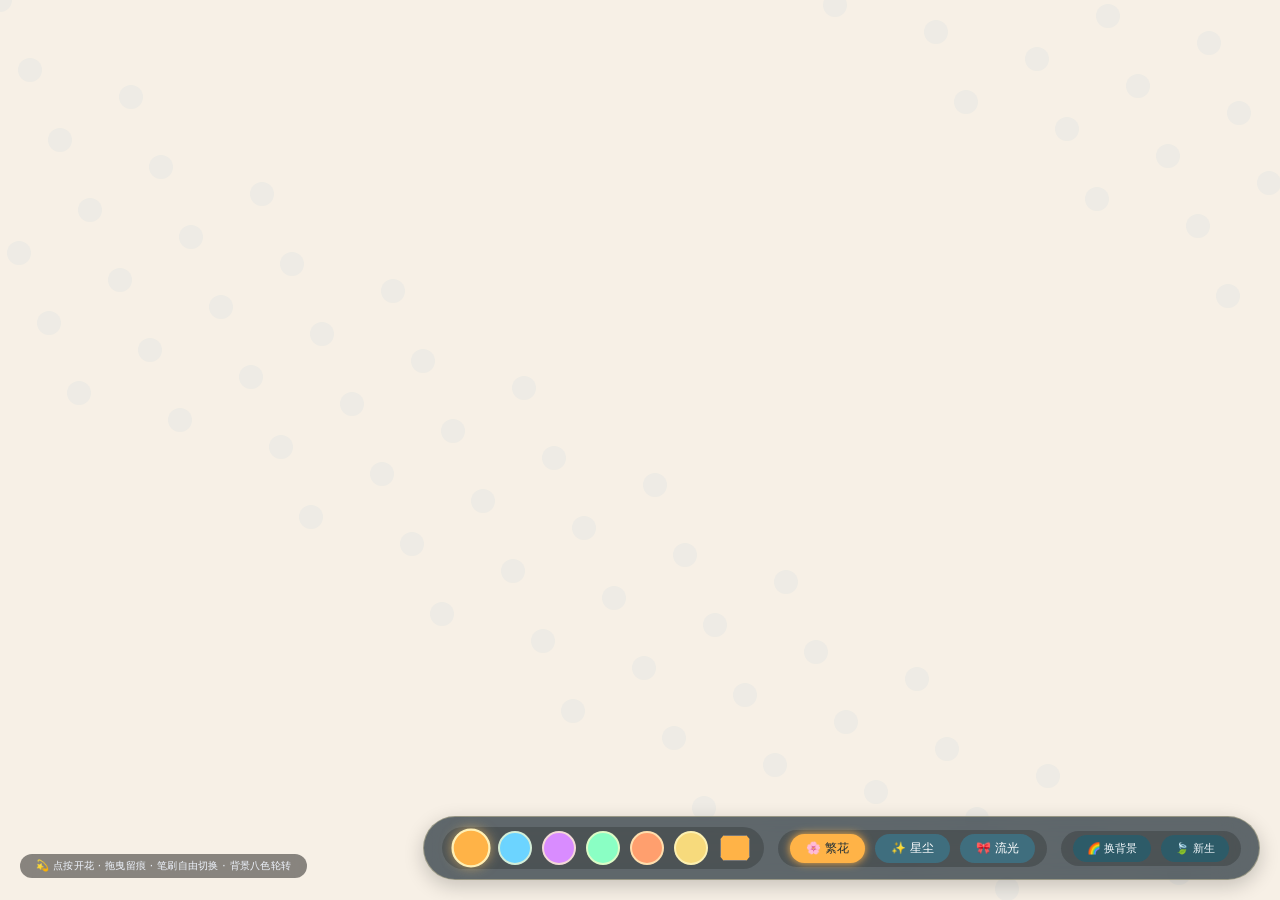
==== 8.html @ a79d809e "Add files via upload" ====
<!DOCTYPE html>
<html lang="zh-CN">
<head>
    <meta charset="UTF-8">
    <meta name="viewport" content="width=device-width, initial-scale=1.0, user-scalable=no, viewport-fit=cover">
    <title>流光画境 · 幻彩工坊</title>
    <style>
        * {
            margin: 0;
            padding: 0;
            box-sizing: border-box;
            user-select: none;
            -webkit-tap-highlight-color: transparent;
        }

        body {
            background: #1a262f;
            overflow: hidden;
            font-family: 'Segoe UI', 'Poppins', system-ui, -apple-system;
            touch-action: none;
        }

        canvas {
            position: fixed;
            top: 0;
            left: 0;
            width: 100%;
            height: 100%;
            display: block;
            cursor: crosshair;
        }

        /* 半透明控制台 — 精致且不影响沉浸 */
        .control-panel {
            position: fixed;
            bottom: 20px;
            right: 20px;
            background: rgba(30, 45, 55, 0.7);
            backdrop-filter: blur(20px);
            border-radius: 60px;
            padding: 10px 18px;
            display: flex;
            flex-wrap: wrap;
            gap: 14px;
            z-index: 100;
            border: 1px solid rgba(255, 240, 180, 0.35);
            box-shadow: 0 6px 20px rgba(0, 0, 0, 0.2);
            align-items: center;
            justify-content: flex-end;
        }

        .tool-group {
            display: flex;
            gap: 10px;
            align-items: center;
            background: rgba(0, 0, 0, 0.2);
            padding: 4px 12px;
            border-radius: 50px;
        }

        .color-dot {
            width: 34px;
            height: 34px;
            border-radius: 50%;
            cursor: pointer;
            border: 2px solid rgba(255, 250, 200, 0.7);
            transition: 0.08s linear;
        }

        .color-dot.active {
            transform: scale(1.15);
            border-color: #fff0b5;
            box-shadow: 0 0 10px rgba(255, 200, 100, 0.6);
        }

        .custom-color {
            width: 34px;
            height: 34px;
            border-radius: 50%;
            border: none;
            cursor: pointer;
            background: transparent;
        }

        .brush-btn {
            background: #3f6e7e;
            border: none;
            padding: 6px 16px;
            border-radius: 40px;
            color: white;
            font-size: 0.75rem;
            font-weight: 500;
            cursor: pointer;
            transition: 0.05s;
            font-family: inherit;
        }

        .brush-btn.active {
            background: #ffb347;
            color: #1f2f38;
            box-shadow: 0 0 8px #ffb347;
        }

        button {
            background: #2d5b68;
            border: none;
            padding: 6px 14px;
            border-radius: 40px;
            color: #f0f6fa;
            cursor: pointer;
            font-family: inherit;
            font-size: 0.7rem;
            transition: 0.05s;
        }

        button:active {
            transform: scale(0.94);
        }

        .info-tip {
            position: fixed;
            bottom: 22px;
            left: 20px;
            background: rgba(0, 0, 0, 0.45);
            backdrop-filter: blur(8px);
            padding: 5px 16px;
            border-radius: 50px;
            font-size: 0.65rem;
            color: #eef3fc;
            pointer-events: none;
            z-index: 99;
            letter-spacing: 0.3px;
        }

        @media (max-width: 650px) {
            .control-panel { padding: 6px 12px; gap: 8px; bottom: 14px; right: 14px; }
            .color-dot { width: 30px; height: 30px; }
            .brush-btn { padding: 4px 10px; font-size: 0.65rem; }
            button { padding: 4px 10px; font-size: 0.65rem; }
        }
    </style>
</head>
<body>
<canvas id="magicCanvas"></canvas>
<div class="control-panel">
    <div class="tool-group">
        <div class="color-dot" style="background: #ffb347;" data-color="#ffb347"></div>
        <div class="color-dot" style="background: #6cd4ff;" data-color="#6cd4ff"></div>
        <div class="color-dot" style="background: #d98cff;" data-color="#d98cff"></div>
        <div class="color-dot" style="background: #8affc4;" data-color="#8affc4"></div>
        <div class="color-dot" style="background: #ff9f6e;" data-color="#ff9f6e"></div>
        <div class="color-dot" style="background: #f7da7c;" data-color="#f7da7c"></div>
        <input type="color" id="customColorPicker" class="custom-color" value="#ffb347">
    </div>
    <div class="tool-group">
        <button class="brush-btn active" data-brush="flower">🌸 繁花</button>
        <button class="brush-btn" data-brush="stardust">✨ 星尘</button>
        <button class="brush-btn" data-brush="ribbon">🎀 流光</button>
    </div>
    <div class="tool-group">
        <button id="changeBgBtn">🌈 换背景</button>
        <button id="clearBtn">🍃 新生</button>
    </div>
</div>
<div class="info-tip">
    💫 点按开花 · 拖曳留痕 · 笔刷自由切换 · 背景八色轮转
</div>

<script>
    (function(){
        const canvas = document.getElementById('magicCanvas');
        const ctx = canvas.getContext('2d');
        let width, height;
        let elements = [];
        let currentColor = '#ffb347';
        let currentBrush = 'flower';   // flower, stardust, ribbon
        let drawing = false;
        let bgIndex = 0;
        // 8种纯色高级背景（饱和度舒适，有特色但不刺眼）
        const bgPalette = [
            '#f7f0e6',  // 米白暖意
            '#d9e8f0',  // 雾蓝
            '#e2dfe8',  // 淡紫灰
            '#cfe8db',  // 薄荷奶绿
            '#ffe6d5',  // 杏仁色
            '#d6e4f0',  // 晴空
            '#f5e3e0',  // 樱花粉白
            '#e0e7f5'   // 清透蓝
        ];

        function resizeCanvas() {
            width = window.innerWidth;
            height = window.innerHeight;
            canvas.width = width;
            canvas.height = height;
            redrawAll();
        }

        // 绘制花朵 (轻盈且有空气感)
        function drawFlower(x, y, color, size) {
            ctx.save();
            ctx.shadowBlur = 12;
            ctx.shadowColor = color + 'aa';
            const petalCount = 6 + Math.floor(Math.random() * 4);
            for(let i=0;i<petalCount;i++) {
                const angle = i * Math.PI * 2 / petalCount;
                const px = x + Math.cos(angle) * size * 0.9;
                const py = y + Math.sin(angle) * size * 0.75;
                ctx.beginPath();
                ctx.ellipse(px, py, size*0.65, size*0.5, angle, 0, Math.PI*2);
                ctx.fillStyle = color + 'dd';
                ctx.fill();
            }
            ctx.beginPath();
            ctx.arc(x, y, size*0.4, 0, Math.PI*2);
            ctx.fillStyle = '#fff5cf';
            ctx.fill();
            ctx.beginPath();
            ctx.arc(x-2, y-2, size*0.12, 0, Math.PI*2);
            ctx.fillStyle = '#ffbc6e';
            ctx.fill();
            ctx.restore();
        }

        // 星尘粒子 + 光晕
        function drawStardust(x, y, color, rad) {
            ctx.save();
            ctx.shadowBlur = 8;
            ctx.shadowColor = color;
            ctx.beginPath();
            ctx.arc(x, y, rad, 0, Math.PI*2);
            ctx.fillStyle = color;
            ctx.fill();
            for(let i=0;i<3;i++) {
                const angle = i * Math.PI * 2 / 3;
                const dx = Math.cos(angle) * rad * 1.6;
                const dy = Math.sin(angle) * rad * 1.6;
                ctx.beginPath();
                ctx.moveTo(x+dx*0.4, y+dy*0.4);
                ctx.lineTo(x+dx, y+dy);
                ctx.lineWidth = 1.5;
                ctx.strokeStyle = color;
                ctx.stroke();
            }
            ctx.restore();
        }

        // 流光笔触 (柔光带状)
        function drawRibbon(x, y, color, size) {
            ctx.save();
            ctx.shadowBlur = 10;
            ctx.shadowColor = color + 'aa';
            ctx.beginPath();
            for(let i=0;i<5;i++) {
                const angle = Math.random() * Math.PI * 2;
                const offX = Math.cos(angle) * size * 1.2;
                const offY = Math.sin(angle) * size * 0.8;
                ctx.moveTo(x, y);
                ctx.lineTo(x + offX, y + offY);
                ctx.lineWidth = 3 + Math.random() * 4;
                ctx.strokeStyle = color + 'cc';
                ctx.stroke();
            }
            ctx.restore();
        }

        function addElement(x, y, type) {
            if(x<0 || y<0 || x>width || y>height) return;
            let size, newType = type;
            if(type === 'flower') size = 9 + Math.random() * 11;
            else if(type === 'stardust') size = 3 + Math.random() * 5;
            else size = 5 + Math.random() * 7;
            elements.push({ x, y, color: currentColor, size, type: newType });
            redrawAll();
            if(elements.length > 1100) elements = elements.slice(-900);
        }

        function redrawAll() {
            // 纯色背景 (用户可换)
            ctx.fillStyle = bgPalette[bgIndex];
            ctx.fillRect(0, 0, width, height);
            // 极细的几何装饰 (特色但不乱)
            ctx.globalAlpha = 0.12;
            for(let i=0;i<70;i++) {
                ctx.beginPath();
                ctx.arc((i*131)%width, (i*97)%height, 12, 0, Math.PI*2);
                ctx.fillStyle = '#aaccdd';
                ctx.fill();
            }
            ctx.globalAlpha = 1;
            for(let e of elements) {
                if(e.type === 'flower') drawFlower(e.x, e.y, e.color, e.size);
                else if(e.type === 'stardust') drawStardust(e.x, e.y, e.color, e.size);
                else drawRibbon(e.x, e.y, e.color, e.size);
            }
        }

        function getCoords(e) {
            let cx, cy;
            if(e.touches) {
                cx = e.touches[0].clientX;
                cy = e.touches[0].clientY;
            } else {
                cx = e.clientX;
                cy = e.clientY;
            }
            return { x: cx, y: cy };
        }

        function onStart(e) {
            e.preventDefault();
            drawing = true;
            const {x, y} = getCoords(e);
            addElement(x, y, currentBrush);
        }
        function onMove(e) {
            if(!drawing) return;
            e.preventDefault();
            const {x, y} = getCoords(e);
            addElement(x, y, currentBrush);
        }
        function onEnd() { drawing = false; }

        canvas.addEventListener('mousedown', onStart);
        window.addEventListener('mousemove', onMove);
        window.addEventListener('mouseup', onEnd);
        canvas.addEventListener('touchstart', onStart);
        canvas.addEventListener('touchmove', onMove);
        canvas.addEventListener('touchend', onEnd);

        // 颜色控制
        const colorDots = document.querySelectorAll('.color-dot');
        const customPicker = document.getElementById('customColorPicker');
        colorDots.forEach(dot => {
            dot.addEventListener('click', () => {
                colorDots.forEach(d => d.classList.remove('active'));
                dot.classList.add('active');
                currentColor = dot.getAttribute('data-color');
                customPicker.value = currentColor;
            });
        });
        customPicker.addEventListener('input', (e) => {
            currentColor = e.target.value;
            colorDots.forEach(d => d.classList.remove('active'));
        });
        if(colorDots.length) colorDots[0].classList.add('active');

        // 笔刷切换
        const brushBtns = document.querySelectorAll('.brush-btn');
        brushBtns.forEach(btn => {
            btn.addEventListener('click', () => {
                brushBtns.forEach(b => b.classList.remove('active'));
                btn.classList.add('active');
                currentBrush = btn.getAttribute('data-brush');
            });
        });

        // 换背景
        document.getElementById('changeBgBtn').addEventListener('click', () => {
            bgIndex = (bgIndex + 1) % bgPalette.length;
            redrawAll();
        });
        // 清空所有元素
        document.getElementById('clearBtn').addEventListener('click', () => {
            elements = [];
            redrawAll();
        });

        window.addEventListener('resize', () => {
            resizeCanvas();
        });
        resizeCanvas();
        // 初始没有杂乱元素，完全由用户创作
    })();
</script>
</body>
</html>
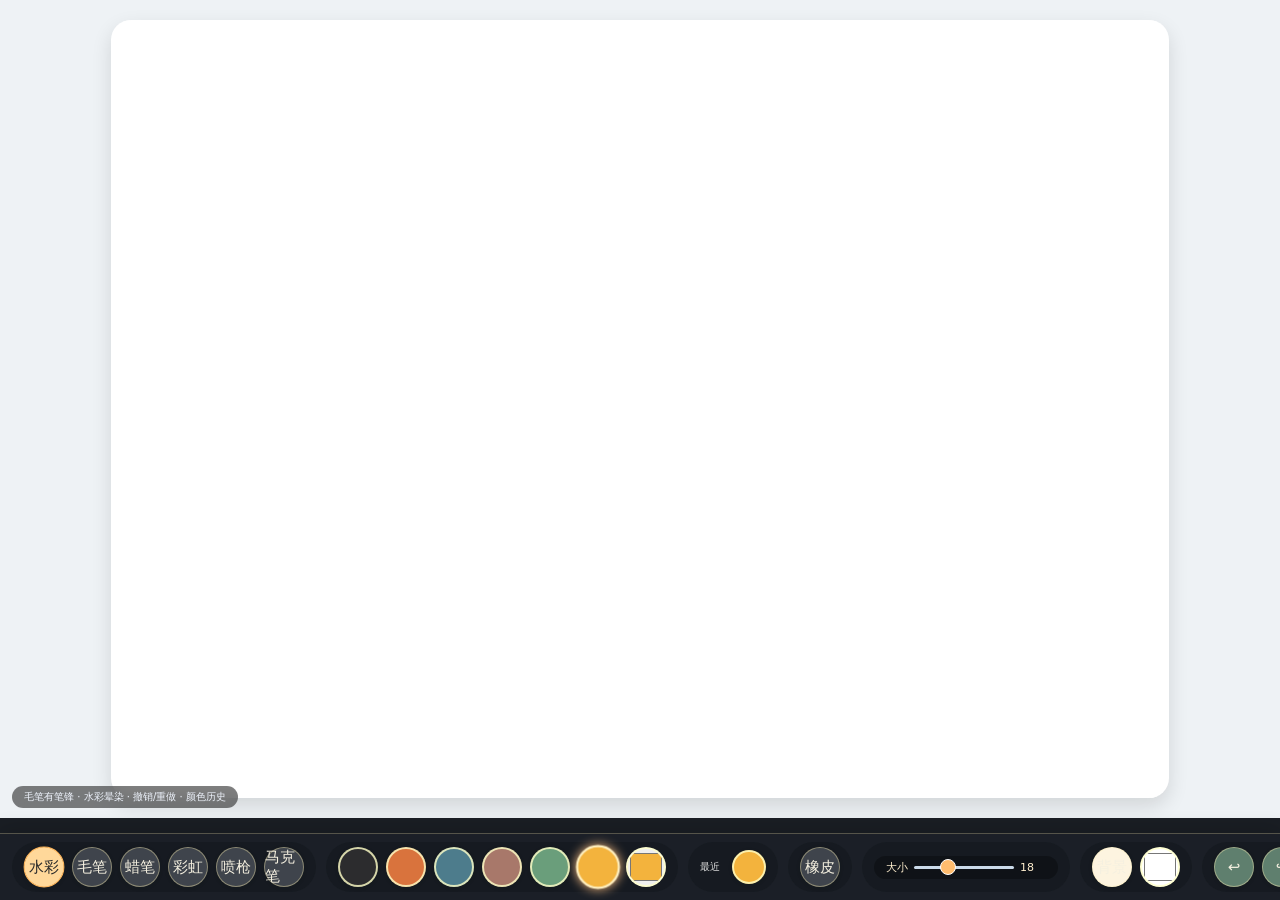
==== commit 818697ab: "Update 8.html" ====
--- a/8.html
+++ b/8.html
@@ -3,7 +3,7 @@
 <head>
     <meta charset="UTF-8">
     <meta name="viewport" content="width=device-width, initial-scale=1.0, user-scalable=no, viewport-fit=cover">
-    <title>流光画境 · 幻彩工坊</title>
+    <title>素描绘馆 · 质感画板</title>
     <style>
         * {
             margin: 0;
@@ -14,364 +14,737 @@
         }
 
         body {
-            background: #1a262f;
+            background: #1a1e24;
             overflow: hidden;
-            font-family: 'Segoe UI', 'Poppins', system-ui, -apple-system;
+            font-family: 'Segoe UI', system-ui, -apple-system, 'Helvetica Neue', sans-serif;
             touch-action: none;
         }
 
-        canvas {
+        .canvas-wrapper {
             position: fixed;
             top: 0;
             left: 0;
+            right: 0;
+            bottom: 82px;
+            background: #eef2f5;
+            display: flex;
+            justify-content: center;
+            align-items: center;
+            overflow: auto;
+        }
+
+        canvas {
+            display: block;
+            box-shadow: 0 8px 20px rgba(0, 0, 0, 0.12);
+            cursor: crosshair;
+            background: white;
+            border-radius: 20px;
+            width: auto;
+            height: auto;
+            max-width: 95%;
+            max-height: 95%;
+            object-fit: contain;
+        }
+
+        .toolbar {
+            position: fixed;
+            bottom: 0;
+            left: 0;
+            right: 0;
+            background: rgba(28, 32, 40, 0.94);
+            backdrop-filter: blur(20px);
+            border-top: 1px solid rgba(255, 240, 180, 0.25);
+            padding: 8px 12px;
+            display: flex;
+            flex-wrap: nowrap;
+            overflow-x: auto;
+            gap: 10px;
+            z-index: 200;
+            box-shadow: 0 -4px 18px rgba(0, 0, 0, 0.15);
+            scrollbar-width: thin;
+            -webkit-overflow-scrolling: touch;
+        }
+
+        .toolbar::-webkit-scrollbar {
+            height: 3px;
+        }
+
+        .tool-group {
+            background: rgba(20, 25, 32, 0.65);
+            border-radius: 44px;
+            padding: 5px 12px;
+            display: flex;
+            gap: 8px;
+            align-items: center;
+            flex-shrink: 0;
+        }
+
+        .brush-icon, .color-dot, .action-btn, .bg-btn, .eraser-btn, .history-color {
+            width: 40px;
+            height: 40px;
+            border-radius: 36px;
+            display: flex;
+            align-items: center;
+            justify-content: center;
+            font-size: 15px;
+            font-weight: 500;
+            cursor: pointer;
+            transition: 0.07s linear;
+            background: rgba(230, 240, 250, 0.2);
+            border: 1px solid rgba(255, 240, 180, 0.4);
+            box-shadow: 0 1px 4px rgba(0,0,0,0.1);
+            flex-shrink: 0;
+            color: #f5f0e0;
+        }
+
+        .brush-icon.active, .eraser-btn.active {
+            background: #ffd89a;
+            border-color: #ffb65b;
+            color: #2a2a2a;
+            transform: scale(1.02);
+        }
+
+        .color-dot, .history-color {
+            padding: 0;
+            border-radius: 50%;
+            border: 2px solid rgba(255,255,200,0.8);
+        }
+        .color-dot.active {
+            transform: scale(1.1);
+            border-color: #fff0c0;
+            box-shadow: 0 0 10px #ffc285;
+        }
+        .history-color {
+            width: 34px;
+            height: 34px;
+        }
+
+        .custom-color-wrap {
+            width: 40px;
+            height: 40px;
+        }
+        .custom-color {
             width: 100%;
             height: 100%;
-            display: block;
-            cursor: crosshair;
-        }
-
-        /* 半透明控制台 — 精致且不影响沉浸 */
-        .control-panel {
-            position: fixed;
-            bottom: 20px;
-            right: 20px;
-            background: rgba(30, 45, 55, 0.7);
-            backdrop-filter: blur(20px);
-            border-radius: 60px;
-            padding: 10px 18px;
+            border-radius: 50%;
+            border: 2px solid rgba(255,255,200,0.8);
+            cursor: pointer;
+        }
+
+        .size-control {
             display: flex;
-            flex-wrap: wrap;
-            gap: 14px;
-            z-index: 100;
-            border: 1px solid rgba(255, 240, 180, 0.35);
-            box-shadow: 0 6px 20px rgba(0, 0, 0, 0.2);
             align-items: center;
-            justify-content: flex-end;
-        }
-
-        .tool-group {
-            display: flex;
-            gap: 10px;
-            align-items: center;
-            background: rgba(0, 0, 0, 0.2);
+            gap: 6px;
+            background: rgba(0,0,0,0.3);
             padding: 4px 12px;
-            border-radius: 50px;
-        }
-
-        .color-dot {
-            width: 34px;
-            height: 34px;
+            border-radius: 36px;
+        }
+        .size-control span {
+            font-size: 11px;
+            color: #ffefcf;
+            font-weight: 500;
+        }
+        input[type="range"] {
+            width: 100px;
+            height: 3px;
+            -webkit-appearance: none;
+            appearance: none;
+            background: #cbdae9;
+            border-radius: 5px;
+            outline: none;
+        }
+        input[type="range"]::-webkit-slider-thumb {
+            -webkit-appearance: none;
+            appearance: none;
+            width: 16px;
+            height: 16px;
             border-radius: 50%;
+            background: #ffbc6e;
+            border: 1px solid white;
             cursor: pointer;
-            border: 2px solid rgba(255, 250, 200, 0.7);
-            transition: 0.08s linear;
-        }
-
-        .color-dot.active {
-            transform: scale(1.15);
-            border-color: #fff0b5;
-            box-shadow: 0 0 10px rgba(255, 200, 100, 0.6);
-        }
-
-        .custom-color {
-            width: 34px;
-            height: 34px;
-            border-radius: 50%;
-            border: none;
-            cursor: pointer;
-            background: transparent;
-        }
-
-        .brush-btn {
-            background: #3f6e7e;
-            border: none;
-            padding: 6px 16px;
-            border-radius: 40px;
-            color: white;
-            font-size: 0.75rem;
-            font-weight: 500;
-            cursor: pointer;
-            transition: 0.05s;
-            font-family: inherit;
-        }
-
-        .brush-btn.active {
-            background: #ffb347;
-            color: #1f2f38;
-            box-shadow: 0 0 8px #ffb347;
-        }
-
-        button {
-            background: #2d5b68;
-            border: none;
-            padding: 6px 14px;
-            border-radius: 40px;
-            color: #f0f6fa;
-            cursor: pointer;
-            font-family: inherit;
-            font-size: 0.7rem;
-            transition: 0.05s;
-        }
-
-        button:active {
-            transform: scale(0.94);
+        }
+
+        .action-btn {
+            background: #5f7f6e;
         }
 
         .info-tip {
             position: fixed;
-            bottom: 22px;
-            left: 20px;
-            background: rgba(0, 0, 0, 0.45);
+            bottom: 92px;
+            left: 12px;
+            background: rgba(0,0,0,0.5);
             backdrop-filter: blur(8px);
-            padding: 5px 16px;
-            border-radius: 50px;
-            font-size: 0.65rem;
+            padding: 4px 12px;
+            border-radius: 32px;
+            font-size: 10px;
             color: #eef3fc;
             pointer-events: none;
             z-index: 99;
-            letter-spacing: 0.3px;
-        }
-
-        @media (max-width: 650px) {
-            .control-panel { padding: 6px 12px; gap: 8px; bottom: 14px; right: 14px; }
-            .color-dot { width: 30px; height: 30px; }
-            .brush-btn { padding: 4px 10px; font-size: 0.65rem; }
-            button { padding: 4px 10px; font-size: 0.65rem; }
+            white-space: nowrap;
+            font-weight: 400;
+        }
+
+        @media (max-width: 700px) {
+            .canvas-wrapper { bottom: 76px; }
+            .toolbar { padding: 6px 10px; gap: 8px; }
+            .brush-icon, .color-dot, .action-btn, .bg-btn, .eraser-btn { width: 38px; height: 38px; font-size: 13px; }
+            .history-color { width: 32px; height: 32px; }
+            .size-control span { font-size: 10px; }
+            input[type="range"] { width: 85px; }
+            .info-tip { bottom: 86px; font-size: 9px; }
         }
     </style>
 </head>
 <body>
-<canvas id="magicCanvas"></canvas>
-<div class="control-panel">
+<div class="canvas-wrapper">
+    <canvas id="sketchCanvas"></canvas>
+</div>
+<div class="toolbar">
     <div class="tool-group">
-        <div class="color-dot" style="background: #ffb347;" data-color="#ffb347"></div>
-        <div class="color-dot" style="background: #6cd4ff;" data-color="#6cd4ff"></div>
-        <div class="color-dot" style="background: #d98cff;" data-color="#d98cff"></div>
-        <div class="color-dot" style="background: #8affc4;" data-color="#8affc4"></div>
-        <div class="color-dot" style="background: #ff9f6e;" data-color="#ff9f6e"></div>
-        <div class="color-dot" style="background: #f7da7c;" data-color="#f7da7c"></div>
-        <input type="color" id="customColorPicker" class="custom-color" value="#ffb347">
+        <div class="brush-icon active" data-brush="watercolor">水彩</div>
+        <div class="brush-icon" data-brush="chineseBrush">毛笔</div>
+        <div class="brush-icon" data-brush="crayon">蜡笔</div>
+        <div class="brush-icon" data-brush="rainbow">彩虹</div>
+        <div class="brush-icon" data-brush="spray">喷枪</div>
+        <div class="brush-icon" data-brush="marker">马克笔</div>
     </div>
     <div class="tool-group">
-        <button class="brush-btn active" data-brush="flower">🌸 繁花</button>
-        <button class="brush-btn" data-brush="stardust">✨ 星尘</button>
-        <button class="brush-btn" data-brush="ribbon">🎀 流光</button>
+        <div class="color-dot" style="background: #2c2c2e;" data-color="#2c2c2e"></div>
+        <div class="color-dot" style="background: #d9733d;" data-color="#d9733d"></div>
+        <div class="color-dot" style="background: #4d7c8c;" data-color="#4d7c8c"></div>
+        <div class="color-dot" style="background: #a8786a;" data-color="#a8786a"></div>
+        <div class="color-dot" style="background: #6a9e7b;" data-color="#6a9e7b"></div>
+        <div class="color-dot active" style="background: #f3b33d;" data-color="#f3b33d"></div>
+        <div class="custom-color-wrap">
+            <input type="color" id="customColorPicker" class="custom-color" value="#f3b33d">
+        </div>
+    </div>
+    <!-- 颜色历史区域 -->
+    <div class="tool-group" id="colorHistoryGroup">
+        <span style="font-size:10px; color:#ddd; margin-right:4px;">最近</span>
+        <!-- 动态生成5个历史色块 -->
     </div>
     <div class="tool-group">
-        <button id="changeBgBtn">🌈 换背景</button>
-        <button id="clearBtn">🍃 新生</button>
+        <div class="eraser-btn" id="eraserBtn">橡皮</div>
+    </div>
+    <div class="tool-group">
+        <div class="size-control">
+            <span>大小</span>
+            <input type="range" id="brushSizeSlider" min="3" max="52" value="18" step="1">
+            <span id="sizeValue" style="min-width: 26px;">18</span>
+        </div>
+    </div>
+    <div class="tool-group">
+        <div class="bg-btn" id="bgColorBtn" style="background: #fdf4e0;">背景</div>
+        <input type="color" id="bgColorPicker" value="#ffffff" style="width: 40px; height: 40px; border-radius: 36px; border: 2px solid rgba(255,255,200,0.8); background: white;">
+    </div>
+    <div class="tool-group">
+        <div class="action-btn" id="undoBtn">↩️</div>
+        <div class="action-btn" id="redoBtn">↪️</div>
+        <div class="action-btn" id="clearCanvasBtn">清空</div>
+        <div class="action-btn" id="saveCanvasBtn">保存</div>
     </div>
 </div>
 <div class="info-tip">
-    💫 点按开花 · 拖曳留痕 · 笔刷自由切换 · 背景八色轮转
+  毛笔有笔锋 · 水彩晕染 · 撤销/重做 · 颜色历史
 </div>
 
 <script>
     (function(){
-        const canvas = document.getElementById('magicCanvas');
+        const canvas = document.getElementById('sketchCanvas');
         const ctx = canvas.getContext('2d');
-        let width, height;
-        let elements = [];
-        let currentColor = '#ffb347';
-        let currentBrush = 'flower';   // flower, stardust, ribbon
+        
+        let canvasWidth = 0, canvasHeight = 0;
         let drawing = false;
-        let bgIndex = 0;
-        // 8种纯色高级背景（饱和度舒适，有特色但不刺眼）
-        const bgPalette = [
-            '#f7f0e6',  // 米白暖意
-            '#d9e8f0',  // 雾蓝
-            '#e2dfe8',  // 淡紫灰
-            '#cfe8db',  // 薄荷奶绿
-            '#ffe6d5',  // 杏仁色
-            '#d6e4f0',  // 晴空
-            '#f5e3e0',  // 樱花粉白
-            '#e0e7f5'   // 清透蓝
-        ];
-
-        function resizeCanvas() {
-            width = window.innerWidth;
-            height = window.innerHeight;
-            canvas.width = width;
-            canvas.height = height;
-            redrawAll();
-        }
-
-        // 绘制花朵 (轻盈且有空气感)
-        function drawFlower(x, y, color, size) {
+        let lastX = 0, lastY = 0;
+        let lastTime = 0;
+        let currentBrush = 'watercolor';
+        let currentColor = '#f3b33d';
+        let brushSize = 18;
+        let eraserMode = false;
+        let rainbowHue = 0;
+        let currentBgColor = '#ffffff';
+        
+        // ---------- 历史记录 (简化可靠版) ----------
+        let undoStack = [];    // 存储 Image 快照
+        let redoStack = [];
+        const MAX_HISTORY = 50;
+        let saveTimer = null;
+        
+        // 获取当前画布快照
+        function captureSnapshot() {
+            if (canvasWidth === 0) return null;
+            const off = document.createElement('canvas');
+            off.width = canvasWidth;
+            off.height = canvasHeight;
+            const offCtx = off.getContext('2d');
+            offCtx.drawImage(canvas, 0, 0);
+            return off;
+        }
+        
+        // 从快照恢复
+        function restoreFromSnapshot(snapshot) {
+            if (!snapshot) return;
+            ctx.clearRect(0, 0, canvasWidth, canvasHeight);
+            ctx.drawImage(snapshot, 0, 0);
+        }
+        
+        // 保存当前状态到撤销栈（无条件保存，每次绘画结束调用）
+        function saveToUndo() {
+            // 清除之前的延迟保存
+            if (saveTimer) clearTimeout(saveTimer);
+            saveTimer = setTimeout(() => {
+                const snapshot = captureSnapshot();
+                if (!snapshot) return;
+                undoStack.push(snapshot);
+                if (undoStack.length > MAX_HISTORY) undoStack.shift();
+                // 新状态加入后清空重做栈
+                redoStack = [];
+                saveTimer = null;
+            }, 30);
+        }
+        
+        // 立即保存（用于清空、换背景等操作）
+        function saveToUndoImmediate() {
+            if (saveTimer) {
+                clearTimeout(saveTimer);
+                saveTimer = null;
+            }
+            const snapshot = captureSnapshot();
+            if (!snapshot) return;
+            undoStack.push(snapshot);
+            if (undoStack.length > MAX_HISTORY) undoStack.shift();
+            redoStack = [];
+        }
+        
+        function undo() {
+            if (undoStack.length <= 1) return;  // 至少保留一个初始状态
+            // 当前状态推入重做栈
+            const current = captureSnapshot();
+            if (current) redoStack.push(current);
+            // 弹出上一个状态并恢复
+            const prev = undoStack.pop();
+            restoreFromSnapshot(prev);
+        }
+        
+        function redo() {
+            if (redoStack.length === 0) return;
+            const next = redoStack.pop();
+            const current = captureSnapshot();
+            if (current) undoStack.push(current);
+            restoreFromSnapshot(next);
+        }
+        
+        // 初始化空白状态
+        function initHistory() {
+            saveToUndoImmediate(); // 空白状态入栈
+        }
+        
+        // 绘画结束时调用
+        function onDrawEnd() {
+            if (drawing) {
+                drawing = false;
+                saveToUndo();  // 一笔画结束保存状态
+            }
+        }
+        
+        // 清空画布（保留背景色）
+        function clearCanvas() {
+            ctx.fillStyle = currentBgColor;
+            ctx.fillRect(0, 0, canvasWidth, canvasHeight);
+            saveToUndoImmediate();
+        }
+        
+        // 更换背景色（保留绘画内容）
+        function setBackgroundColor(newColor) {
+            if (newColor === currentBgColor) return;
+            const snap = captureSnapshot();
+            currentBgColor = newColor;
+            ctx.fillStyle = currentBgColor;
+            ctx.fillRect(0, 0, canvasWidth, canvasHeight);
+            if (snap) ctx.drawImage(snap, 0, 0);
+            saveToUndoImmediate();
+        }
+        
+        // ---------- 颜色历史 ----------
+        let colorHistory = ['#f3b33d'];
+        function addColorToHistory(color) {
+            if (!color) return;
+            const idx = colorHistory.indexOf(color);
+            if (idx !== -1) colorHistory.splice(idx, 1);
+            colorHistory.unshift(color);
+            if (colorHistory.length > 5) colorHistory.pop();
+            renderColorHistory();
+        }
+        
+        function renderColorHistory() {
+            const container = document.getElementById('colorHistoryGroup');
+            if (!container) return;
+            const span = container.querySelector('span');
+            container.innerHTML = '';
+            container.appendChild(span);
+            colorHistory.forEach(color => {
+                const div = document.createElement('div');
+                div.className = 'history-color';
+                div.style.background = color;
+                div.setAttribute('data-color', color);
+                div.addEventListener('click', (e) => {
+                    e.stopPropagation();
+                    if (eraserMode) return;
+                    currentColor = color;
+                    document.querySelectorAll('.color-dot').forEach(d => d.classList.remove('active'));
+                    document.getElementById('customColorPicker').value = color;
+                    addColorToHistory(color);
+                });
+                container.appendChild(div);
+            });
+        }
+        
+        // ---------- 笔刷核心（保持原有质感）----------
+        function getRainbowColor() {
+            const hue = rainbowHue % 360;
+            rainbowHue = (rainbowHue + 6) % 360;
+            return `hsl(${hue}, 80%, 65%)`;
+        }
+        
+        function drawWatercolor(x, y, size, color) {
             ctx.save();
-            ctx.shadowBlur = 12;
-            ctx.shadowColor = color + 'aa';
-            const petalCount = 6 + Math.floor(Math.random() * 4);
-            for(let i=0;i<petalCount;i++) {
-                const angle = i * Math.PI * 2 / petalCount;
-                const px = x + Math.cos(angle) * size * 0.9;
-                const py = y + Math.sin(angle) * size * 0.75;
+            ctx.globalCompositeOperation = 'source-over';
+            ctx.globalAlpha = 0.35;
+            ctx.beginPath();
+            ctx.ellipse(x, y, size * 0.85, size * 0.7, 0, 0, Math.PI*2);
+            ctx.fillStyle = color;
+            ctx.fill();
+            ctx.globalAlpha = 0.25;
+            for(let i=0;i<3;i++) {
+                let offX = (Math.random() - 0.5) * size * 0.65;
+                let offY = (Math.random() - 0.5) * size * 0.65;
                 ctx.beginPath();
-                ctx.ellipse(px, py, size*0.65, size*0.5, angle, 0, Math.PI*2);
-                ctx.fillStyle = color + 'dd';
+                ctx.ellipse(x + offX, y + offY, size * 0.6, size * 0.55, 0, 0, Math.PI*2);
                 ctx.fill();
             }
-            ctx.beginPath();
-            ctx.arc(x, y, size*0.4, 0, Math.PI*2);
-            ctx.fillStyle = '#fff5cf';
-            ctx.fill();
-            ctx.beginPath();
-            ctx.arc(x-2, y-2, size*0.12, 0, Math.PI*2);
-            ctx.fillStyle = '#ffbc6e';
+            ctx.globalAlpha = 0.55;
+            ctx.beginPath();
+            ctx.ellipse(x, y, size * 0.45, size * 0.4, 0, 0, Math.PI*2);
             ctx.fill();
             ctx.restore();
         }
-
-        // 星尘粒子 + 光晕
-        function drawStardust(x, y, color, rad) {
+        
+        function drawChineseBrush(x, y, size, color, speed, angle) {
             ctx.save();
-            ctx.shadowBlur = 8;
-            ctx.shadowColor = color;
-            ctx.beginPath();
-            ctx.arc(x, y, rad, 0, Math.PI*2);
+            ctx.globalAlpha = 0.88;
+            let dynamicSize = size * Math.max(0.4, Math.min(1.0, 1.0 - speed * 0.7));
+            dynamicSize = Math.max(4, dynamicSize);
+            const major = dynamicSize * 0.95;
+            const minor = dynamicSize * 0.55;
+            ctx.beginPath();
+            ctx.ellipse(x, y, major, minor, angle, 0, Math.PI*2);
             ctx.fillStyle = color;
             ctx.fill();
-            for(let i=0;i<3;i++) {
-                const angle = i * Math.PI * 2 / 3;
-                const dx = Math.cos(angle) * rad * 1.6;
-                const dy = Math.sin(angle) * rad * 1.6;
+            ctx.globalAlpha = 0.45;
+            for(let i=0;i<4;i++) {
                 ctx.beginPath();
-                ctx.moveTo(x+dx*0.4, y+dy*0.4);
-                ctx.lineTo(x+dx, y+dy);
-                ctx.lineWidth = 1.5;
-                ctx.strokeStyle = color;
-                ctx.stroke();
+                ctx.arc(x + (Math.random()-0.5)*dynamicSize*0.8, y + (Math.random()-0.5)*dynamicSize*0.7, dynamicSize*0.12, 0, Math.PI*2);
+                ctx.fill();
             }
             ctx.restore();
         }
-
-        // 流光笔触 (柔光带状)
-        function drawRibbon(x, y, color, size) {
+        
+        function drawCrayon(x, y, size, color) {
             ctx.save();
-            ctx.shadowBlur = 10;
-            ctx.shadowColor = color + 'aa';
-            ctx.beginPath();
-            for(let i=0;i<5;i++) {
-                const angle = Math.random() * Math.PI * 2;
-                const offX = Math.cos(angle) * size * 1.2;
-                const offY = Math.sin(angle) * size * 0.8;
-                ctx.moveTo(x, y);
-                ctx.lineTo(x + offX, y + offY);
-                ctx.lineWidth = 3 + Math.random() * 4;
-                ctx.strokeStyle = color + 'cc';
-                ctx.stroke();
-            }
+            ctx.globalAlpha = 0.92;
+            const grain = Math.floor(size * 1.2);
+            for(let i=0;i<grain;i++) {
+                let offX = (Math.random() - 0.5) * size;
+                let offY = (Math.random() - 0.5) * size;
+                ctx.beginPath();
+                ctx.arc(x + offX, y + offY, Math.max(1.2, size * 0.12), 0, Math.PI*2);
+                ctx.fillStyle = color + 'cc';
+                ctx.fill();
+            }
+            ctx.beginPath();
+            ctx.arc(x, y, size * 0.48, 0, Math.PI*2);
+            ctx.fillStyle = color;
+            ctx.fill();
             ctx.restore();
         }
-
-        function addElement(x, y, type) {
-            if(x<0 || y<0 || x>width || y>height) return;
-            let size, newType = type;
-            if(type === 'flower') size = 9 + Math.random() * 11;
-            else if(type === 'stardust') size = 3 + Math.random() * 5;
-            else size = 5 + Math.random() * 7;
-            elements.push({ x, y, color: currentColor, size, type: newType });
-            redrawAll();
-            if(elements.length > 1100) elements = elements.slice(-900);
-        }
-
-        function redrawAll() {
-            // 纯色背景 (用户可换)
-            ctx.fillStyle = bgPalette[bgIndex];
-            ctx.fillRect(0, 0, width, height);
-            // 极细的几何装饰 (特色但不乱)
-            ctx.globalAlpha = 0.12;
-            for(let i=0;i<70;i++) {
+        
+        function drawRainbow(x, y, size) {
+            ctx.save();
+            const points = 7 + Math.floor(size / 7);
+            for(let i=0;i<points;i++) {
+                let a = Math.random() * Math.PI * 2;
+                let r = Math.random() * size * 0.85;
+                let px = x + Math.cos(a) * r;
+                let py = y + Math.sin(a) * r;
                 ctx.beginPath();
-                ctx.arc((i*131)%width, (i*97)%height, 12, 0, Math.PI*2);
-                ctx.fillStyle = '#aaccdd';
+                ctx.arc(px, py, size * 0.24, 0, Math.PI*2);
+                ctx.fillStyle = getRainbowColor();
                 ctx.fill();
             }
+            ctx.beginPath();
+            ctx.arc(x, y, size * 0.4, 0, Math.PI*2);
+            ctx.fillStyle = `hsl(${rainbowHue}, 85%, 70%)`;
+            ctx.fill();
+            ctx.restore();
+        }
+        
+        function drawSpray(x, y, size, color) {
+            ctx.save();
+            const count = Math.floor(size * 2.2);
+            for(let i=0;i<count;i++) {
+                let a = Math.random() * Math.PI * 2;
+                let r = Math.random() * size * 0.95;
+                let px = x + Math.cos(a) * r;
+                let py = y + Math.sin(a) * r;
+                ctx.beginPath();
+                ctx.arc(px, py, Math.max(1, size * 0.1), 0, Math.PI*2);
+                ctx.fillStyle = color + 'aa';
+                ctx.fill();
+            }
+            ctx.restore();
+        }
+        
+        function drawMarker(x, y, size, color) {
+            ctx.save();
+            ctx.globalAlpha = 0.7;
+            ctx.beginPath();
+            ctx.ellipse(x, y, size * 0.85, size * 0.65, 0.2, 0, Math.PI*2);
+            ctx.fillStyle = color;
+            ctx.fill();
+            ctx.globalAlpha = 0.85;
+            ctx.beginPath();
+            ctx.ellipse(x-2, y-1, size*0.4, size*0.3, 0, 0, Math.PI*2);
+            ctx.fill();
+            ctx.restore();
+        }
+        
+        function drawEraser(x, y, size) {
+            ctx.save();
+            ctx.globalCompositeOperation = 'source-over';
             ctx.globalAlpha = 1;
-            for(let e of elements) {
-                if(e.type === 'flower') drawFlower(e.x, e.y, e.color, e.size);
-                else if(e.type === 'stardust') drawStardust(e.x, e.y, e.color, e.size);
-                else drawRibbon(e.x, e.y, e.color, e.size);
-            }
-        }
-
+            ctx.beginPath();
+            ctx.arc(x, y, size * 0.75, 0, Math.PI*2);
+            ctx.fillStyle = currentBgColor;
+            ctx.fill();
+            ctx.beginPath();
+            ctx.arc(x-1, y-1, size * 0.55, 0, Math.PI*2);
+            ctx.fill();
+            ctx.restore();
+        }
+        
+        function drawBrushDot(x, y, size, color, brush, isEraser, speed=0.3, angle=0) {
+            if (isEraser) { drawEraser(x, y, size); return; }
+            switch(brush) {
+                case 'watercolor': drawWatercolor(x, y, size, color); break;
+                case 'chineseBrush': drawChineseBrush(x, y, size, color, speed, angle); break;
+                case 'crayon': drawCrayon(x, y, size, color); break;
+                case 'rainbow': drawRainbow(x, y, size); break;
+                case 'spray': drawSpray(x, y, size, color); break;
+                case 'marker': drawMarker(x, y, size, color); break;
+                default: drawWatercolor(x, y, size, color);
+            }
+        }
+        
+        function getSpeedAngle(x0,y0,x1,y1, dt) {
+            const dx = x1-x0, dy = y1-y0;
+            const dist = Math.hypot(dx,dy);
+            const speed = dt>0 ? dist/dt : 0.2;
+            const angle = Math.atan2(dy,dx);
+            return { speed: Math.min(1.2, speed/9), angle };
+        }
+        
+        function drawLineSeg(x0,y0,x1,y1, size, color, brush, isEraser, dt) {
+            const dist = Math.hypot(x1-x0, y1-y0);
+            if (dist < 0.8) {
+                let sp=0.3, ang=0;
+                if(brush==='chineseBrush' && !isEraser) { sp=0.3; }
+                drawBrushDot(x0,y0,size,color,brush,isEraser,sp,ang);
+                return;
+            }
+            const steps = Math.max(2, Math.floor(dist/2.2));
+            for(let s=0;s<=steps;s++) {
+                const t = s/steps;
+                const cx = x0 + (x1-x0)*t;
+                const cy = y0 + (y1-y0)*t;
+                let sp=0.3, ang=0;
+                if(brush==='chineseBrush' && !isEraser) {
+                    ang = Math.atan2(y1-y0, x1-x0);
+                    const spd = dt>0 ? dist/dt : 0.3;
+                    sp = Math.min(1.0, spd/12);
+                }
+                drawBrushDot(cx,cy,size,color,brush,isEraser,sp,ang);
+            }
+        }
+        
+        function onDrawing(x, y, now) {
+            if(!drawing) return;
+            let dt = Math.max(1, now - lastTime);
+            let finalColor = currentColor;
+            if(currentBrush === 'rainbow' && !eraserMode) finalColor = getRainbowColor();
+            drawLineSeg(lastX, lastY, x, y, brushSize, finalColor, currentBrush, eraserMode, dt);
+            lastX = x; lastY = y; lastTime = now;
+        }
+        
+        // 坐标转换（移动端适配）
         function getCoords(e) {
+            const rect = canvas.getBoundingClientRect();
+            const sx = canvas.width / rect.width;
+            const sy = canvas.height / rect.height;
             let cx, cy;
-            if(e.touches) {
-                cx = e.touches[0].clientX;
-                cy = e.touches[0].clientY;
-            } else {
-                cx = e.clientX;
-                cy = e.clientY;
-            }
-            return { x: cx, y: cy };
-        }
-
-        function onStart(e) {
+            if(e.touches) { cx = e.touches[0].clientX; cy = e.touches[0].clientY; }
+            else { cx = e.clientX; cy = e.clientY; }
+            let x = (cx - rect.left) * sx;
+            let y = (cy - rect.top) * sy;
+            x = Math.min(Math.max(x,0), canvas.width);
+            y = Math.min(Math.max(y,0), canvas.height);
+            return { x, y };
+        }
+        
+        function start(e) {
             e.preventDefault();
             drawing = true;
-            const {x, y} = getCoords(e);
-            addElement(x, y, currentBrush);
-        }
-        function onMove(e) {
+            const {x,y} = getCoords(e);
+            lastX = x; lastY = y;
+            lastTime = performance.now();
+            let col = currentColor;
+            if(currentBrush==='rainbow' && !eraserMode) col = getRainbowColor();
+            drawBrushDot(x,y,brushSize,col,currentBrush,eraserMode,0.3,0);
+        }
+        
+        function move(e) {
             if(!drawing) return;
             e.preventDefault();
-            const {x, y} = getCoords(e);
-            addElement(x, y, currentBrush);
-        }
-        function onEnd() { drawing = false; }
-
-        canvas.addEventListener('mousedown', onStart);
-        window.addEventListener('mousemove', onMove);
-        window.addEventListener('mouseup', onEnd);
-        canvas.addEventListener('touchstart', onStart);
-        canvas.addEventListener('touchmove', onMove);
-        canvas.addEventListener('touchend', onEnd);
-
-        // 颜色控制
-        const colorDots = document.querySelectorAll('.color-dot');
-        const customPicker = document.getElementById('customColorPicker');
-        colorDots.forEach(dot => {
-            dot.addEventListener('click', () => {
-                colorDots.forEach(d => d.classList.remove('active'));
-                dot.classList.add('active');
-                currentColor = dot.getAttribute('data-color');
-                customPicker.value = currentColor;
+            const {x,y} = getCoords(e);
+            onDrawing(x, y, performance.now());
+        }
+        
+        function end(e) {
+            if(drawing) {
+                drawing = false;
+                saveToUndo();  // 一笔画结束保存
+            }
+        }
+        
+        // 画布尺寸自适应（保持内容）
+        function resizeCanvas() {
+            const wrap = document.querySelector('.canvas-wrapper');
+            const maxW = wrap.clientWidth - 24;
+            const maxH = wrap.clientHeight - 24;
+            const ratio = 4/3;
+            let w = maxW;
+            let h = w/ratio;
+            if(h > maxH) { h = maxH; w = h*ratio; }
+            w = Math.floor(w); h = Math.floor(h);
+            if(w===canvasWidth && h===canvasHeight) return;
+            const snap = captureSnapshot();
+            canvasWidth = w; canvasHeight = h;
+            canvas.width = w; canvas.height = h;
+            canvas.style.width = `${w}px`;
+            canvas.style.height = `${h}px`;
+            if(snap) {
+                ctx.fillStyle = currentBgColor;
+                ctx.fillRect(0,0,w,h);
+                ctx.drawImage(snap,0,0,w,h);
+            } else {
+                ctx.fillStyle = currentBgColor;
+                ctx.fillRect(0,0,w,h);
+            }
+            // 尺寸改变保存状态
+            saveToUndoImmediate();
+        }
+        
+        // UI 绑定
+        function setupUI() {
+            const brushes = document.querySelectorAll('.brush-icon');
+            brushes.forEach(b => {
+                b.addEventListener('click', () => {
+                    if(eraserMode) { eraserMode=false; document.getElementById('eraserBtn').classList.remove('active'); }
+                    brushes.forEach(i=>i.classList.remove('active'));
+                    b.classList.add('active');
+                    currentBrush = b.getAttribute('data-brush');
+                });
             });
-        });
-        customPicker.addEventListener('input', (e) => {
-            currentColor = e.target.value;
-            colorDots.forEach(d => d.classList.remove('active'));
-        });
-        if(colorDots.length) colorDots[0].classList.add('active');
-
-        // 笔刷切换
-        const brushBtns = document.querySelectorAll('.brush-btn');
-        brushBtns.forEach(btn => {
-            btn.addEventListener('click', () => {
-                brushBtns.forEach(b => b.classList.remove('active'));
-                btn.classList.add('active');
-                currentBrush = btn.getAttribute('data-brush');
+            const eraser = document.getElementById('eraserBtn');
+            eraser.addEventListener('click', () => {
+                eraserMode = !eraserMode;
+                if(eraserMode) {
+                    eraser.classList.add('active');
+                    brushes.forEach(i=>i.classList.remove('active'));
+                } else {
+                    eraser.classList.remove('active');
+                    document.querySelector(`.brush-icon[data-brush="${currentBrush}"]`).classList.add('active');
+                }
             });
-        });
-
-        // 换背景
-        document.getElementById('changeBgBtn').addEventListener('click', () => {
-            bgIndex = (bgIndex + 1) % bgPalette.length;
-            redrawAll();
-        });
-        // 清空所有元素
-        document.getElementById('clearBtn').addEventListener('click', () => {
-            elements = [];
-            redrawAll();
-        });
-
-        window.addEventListener('resize', () => {
+            const colorDots = document.querySelectorAll('.color-dot');
+            const customPick = document.getElementById('customColorPicker');
+            colorDots.forEach(d => {
+                d.addEventListener('click', () => {
+                    if(eraserMode) return;
+                    colorDots.forEach(c=>c.classList.remove('active'));
+                    d.classList.add('active');
+                    currentColor = d.getAttribute('data-color');
+                    customPick.value = currentColor;
+                    addColorToHistory(currentColor);
+                });
+            });
+            customPick.addEventListener('input', (e) => {
+                if(eraserMode) return;
+                currentColor = e.target.value;
+                colorDots.forEach(c=>c.classList.remove('active'));
+                addColorToHistory(currentColor);
+            });
+            const sizeSlider = document.getElementById('brushSizeSlider');
+            const sizeVal = document.getElementById('sizeValue');
+            sizeSlider.addEventListener('input', (e) => {
+                brushSize = parseInt(e.target.value);
+                sizeVal.innerText = brushSize;
+            });
+            const bgPicker = document.getElementById('bgColorPicker');
+            bgPicker.addEventListener('input', (e) => setBackgroundColor(e.target.value));
+            document.getElementById('bgColorBtn').addEventListener('click', () => bgPicker.click());
+            document.getElementById('clearCanvasBtn').addEventListener('click', () => clearCanvas());
+            document.getElementById('saveCanvasBtn').addEventListener('click', () => {
+                try {
+                    let a = document.createElement('a');
+                    a.download = `sketch_${Date.now()}.png`;
+                    a.href = canvas.toDataURL();
+                    a.click();
+                } catch(e) {}
+            });
+            document.getElementById('undoBtn').addEventListener('click', () => undo());
+            document.getElementById('redoBtn').addEventListener('click', () => redo());
+            window.addEventListener('keydown', (e) => {
+                if (e.ctrlKey && e.key === 'z') {
+                    e.preventDefault();
+                    undo();
+                } else if (e.ctrlKey && e.key === 'y') {
+                    e.preventDefault();
+                    redo();
+                }
+            });
+        }
+        
+        function init() {
             resizeCanvas();
-        });
-        resizeCanvas();
-        // 初始没有杂乱元素，完全由用户创作
+            setupUI();
+            initHistory();      // 初始空白状态入栈
+            renderColorHistory();
+            addColorToHistory(currentColor);
+            
+            canvas.addEventListener('mousedown', start);
+            window.addEventListener('mousemove', move);
+            window.addEventListener('mouseup', end);
+            canvas.addEventListener('touchstart', start, {passive:false});
+            canvas.addEventListener('touchmove', move, {passive:false});
+            canvas.addEventListener('touchend', end);
+            canvas.addEventListener('touchcancel', end);
+            canvas.addEventListener('dragstart', e=>e.preventDefault());
+            let tid;
+            window.addEventListener('resize', () => { clearTimeout(tid); tid = setTimeout(resizeCanvas, 150); });
+        }
+        init();
     })();
 </script>
 </body>
-</html>+</html>
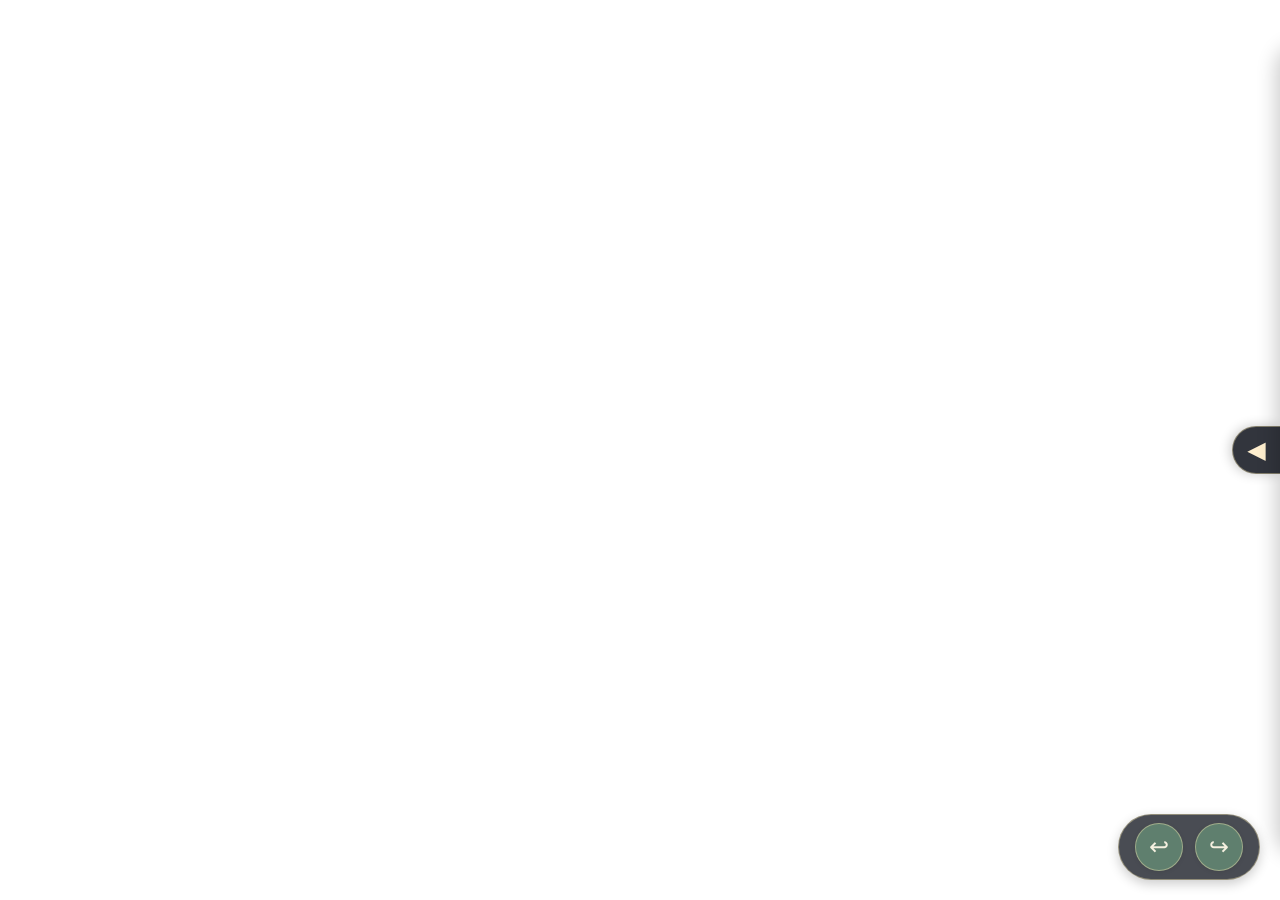
==== commit c510728a: "Update 8.html" ====
--- a/8.html
+++ b/8.html
@@ -3,7 +3,7 @@
 <head>
     <meta charset="UTF-8">
     <meta name="viewport" content="width=device-width, initial-scale=1.0, user-scalable=no, viewport-fit=cover">
-    <title>素描绘馆 · 质感画板</title>
+    <title>素描绘馆 · 全屏画板</title>
     <style>
         * {
             margin: 0;
@@ -20,84 +20,115 @@
             touch-action: none;
         }
 
-        .canvas-wrapper {
+        canvas {
             position: fixed;
             top: 0;
             left: 0;
+            width: 100%;
+            height: 100%;
+            display: block;
+            background: white;
+            cursor: crosshair;
+        }
+
+        /* 侧边工具栏容器（可收起） */
+        .toolbar-container {
+            position: fixed;
             right: 0;
-            bottom: 82px;
-            background: #eef2f5;
+            top: 50%;
+            transform: translateY(-50%);
+            z-index: 200;
             display: flex;
-            justify-content: center;
             align-items: center;
-            overflow: auto;
-        }
-
-        canvas {
-            display: block;
-            box-shadow: 0 8px 20px rgba(0, 0, 0, 0.12);
-            cursor: crosshair;
-            background: white;
-            border-radius: 20px;
-            width: auto;
-            height: auto;
-            max-width: 95%;
-            max-height: 95%;
-            object-fit: contain;
-        }
-
-        .toolbar {
-            position: fixed;
-            bottom: 0;
-            left: 0;
-            right: 0;
-            background: rgba(28, 32, 40, 0.94);
-            backdrop-filter: blur(20px);
-            border-top: 1px solid rgba(255, 240, 180, 0.25);
-            padding: 8px 12px;
-            display: flex;
-            flex-wrap: nowrap;
-            overflow-x: auto;
-            gap: 10px;
-            z-index: 200;
-            box-shadow: 0 -4px 18px rgba(0, 0, 0, 0.15);
-            scrollbar-width: thin;
-            -webkit-overflow-scrolling: touch;
-        }
-
-        .toolbar::-webkit-scrollbar {
-            height: 3px;
-        }
-
-        .tool-group {
-            background: rgba(20, 25, 32, 0.65);
-            border-radius: 44px;
-            padding: 5px 12px;
-            display: flex;
-            gap: 8px;
-            align-items: center;
-            flex-shrink: 0;
-        }
-
-        .brush-icon, .color-dot, .action-btn, .bg-btn, .eraser-btn, .history-color {
-            width: 40px;
-            height: 40px;
-            border-radius: 36px;
+            transition: transform 0.25s ease;
+        }
+        .toolbar-container.collapsed {
+            transform: translateY(-50%) translateX(calc(100% - 48px));
+        }
+
+        .toggle-btn {
+            width: 48px;
+            height: 48px;
+            background: rgba(28, 32, 40, 0.9);
+            backdrop-filter: blur(12px);
+            border-radius: 40px 0 0 40px;
             display: flex;
             align-items: center;
             justify-content: center;
-            font-size: 15px;
+            font-size: 24px;
+            cursor: pointer;
+            border: 1px solid rgba(255, 240, 180, 0.4);
+            border-right: none;
+            box-shadow: -2px 0 12px rgba(0,0,0,0.2);
+            color: #ffefcf;
+            transition: 0.1s;
+        }
+        .toggle-btn:active {
+            background: #ffd89a;
+            color: #2a2a2a;
+        }
+
+        .toolbar {
+            background: rgba(28, 32, 40, 0.92);
+            backdrop-filter: blur(20px);
+            border-radius: 24px 0 0 24px;
+            padding: 12px 10px;
+            display: flex;
+            flex-direction: column;
+            gap: 16px;
+            max-height: 90vh;
+            overflow-y: auto;
+            border: 1px solid rgba(255, 240, 180, 0.3);
+            border-right: none;
+            box-shadow: -4px 0 20px rgba(0, 0, 0, 0.2);
+            scrollbar-width: thin;
+        }
+        .toolbar::-webkit-scrollbar {
+            width: 3px;
+        }
+
+        .tool-group {
+            display: flex;
+            flex-direction: column;
+            gap: 8px;
+            background: rgba(20, 25, 32, 0.6);
+            border-radius: 28px;
+            padding: 8px 8px;
+        }
+
+        .group-title {
+            font-size: 10px;
+            color: #ffefcf;
+            text-align: center;
+            letter-spacing: 1px;
+            margin-bottom: 4px;
+        }
+
+        .icons-row {
+            display: flex;
+            flex-wrap: wrap;
+            justify-content: center;
+            gap: 8px;
+        }
+
+        .brush-icon, .color-dot, .action-btn, .bg-btn, .eraser-btn, .history-color, .shape-btn, .symmetry-btn, .tool-btn {
+            width: 44px;
+            height: 44px;
+            border-radius: 40px;
+            display: flex;
+            align-items: center;
+            justify-content: center;
+            font-size: 18px;
             font-weight: 500;
             cursor: pointer;
             transition: 0.07s linear;
             background: rgba(230, 240, 250, 0.2);
             border: 1px solid rgba(255, 240, 180, 0.4);
             box-shadow: 0 1px 4px rgba(0,0,0,0.1);
-            flex-shrink: 0;
             color: #f5f0e0;
         }
 
-        .brush-icon.active, .eraser-btn.active {
+        .brush-icon.active, .eraser-btn.active, .shape-btn.active, .symmetry-btn.active, .tool-btn.active {
             background: #ffd89a;
             border-color: #ffb65b;
             color: #2a2a2a;
@@ -115,13 +146,13 @@
             box-shadow: 0 0 10px #ffc285;
         }
         .history-color {
-            width: 34px;
-            height: 34px;
-        }
-
-        .custom-color-wrap {
             width: 40px;
             height: 40px;
+        }
+
+        .custom-color-wrap {
+            width: 44px;
+            height: 44px;
         }
         .custom-color {
             width: 100%;
@@ -133,19 +164,17 @@
 
         .size-control {
             display: flex;
+            flex-direction: column;
             align-items: center;
             gap: 6px;
-            background: rgba(0,0,0,0.3);
-            padding: 4px 12px;
-            border-radius: 36px;
+            padding: 4px 0;
         }
         .size-control span {
             font-size: 11px;
             color: #ffefcf;
-            font-weight: 500;
         }
         input[type="range"] {
-            width: 100px;
+            width: 120px;
             height: 3px;
             -webkit-appearance: none;
             appearance: none;
@@ -164,89 +193,172 @@
             cursor: pointer;
         }
 
-        .action-btn {
+        /* 固定撤销/重做按钮组（右下角） */
+        .fixed-undo-redo {
+            position: fixed;
+            bottom: 20px;
+            right: 20px;
+            display: flex;
+            gap: 12px;
+            z-index: 210;
+            background: rgba(28, 32, 40, 0.8);
+            backdrop-filter: blur(16px);
+            padding: 8px 16px;
+            border-radius: 60px;
+            border: 1px solid rgba(255, 240, 180, 0.4);
+            box-shadow: 0 4px 12px rgba(0,0,0,0.2);
+        }
+        .fixed-undo-redo .action-btn {
+            width: 48px;
+            height: 48px;
             background: #5f7f6e;
-        }
-
-        .info-tip {
+            font-size: 24px;
+        }
+
+        .sticker-panel {
             position: fixed;
-            bottom: 92px;
             left: 12px;
-            background: rgba(0,0,0,0.5);
-            backdrop-filter: blur(8px);
-            padding: 4px 12px;
+            bottom: 20px;
+            background: rgba(28, 32, 40, 0.9);
+            backdrop-filter: blur(20px);
             border-radius: 32px;
-            font-size: 10px;
-            color: #eef3fc;
-            pointer-events: none;
-            z-index: 99;
-            white-space: nowrap;
-            font-weight: 400;
-        }
+            padding: 8px 12px;
+            display: flex;
+            gap: 10px;
+            z-index: 210;
+            border: 1px solid rgba(255,240,180,0.3);
+            transition: 0.2s;
+        }
+        .sticker-panel.hidden {
+            display: none;
+        }
+        .sticker-item {
+            width: 48px;
+            height: 48px;
+            background: rgba(255,255,245,0.2);
+            border-radius: 28px;
+            display: flex;
+            align-items: center;
+            justify-content: center;
+            font-size: 28px;
+            cursor: pointer;
+            transition: 0.05s;
+        }
+        .sticker-item:active { transform: scale(0.92); }
 
         @media (max-width: 700px) {
-            .canvas-wrapper { bottom: 76px; }
-            .toolbar { padding: 6px 10px; gap: 8px; }
-            .brush-icon, .color-dot, .action-btn, .bg-btn, .eraser-btn { width: 38px; height: 38px; font-size: 13px; }
-            .history-color { width: 32px; height: 32px; }
-            .size-control span { font-size: 10px; }
-            input[type="range"] { width: 85px; }
-            .info-tip { bottom: 86px; font-size: 9px; }
+            .brush-icon, .color-dot, .action-btn, .bg-btn, .eraser-btn, .history-color, .shape-btn, .symmetry-btn, .tool-btn {
+                width: 40px;
+                height: 40px;
+                font-size: 16px;
+            }
+            .history-color { width: 36px; height: 36px; }
+            .toggle-btn { width: 44px; height: 44px; font-size: 22px; }
+            input[type="range"] { width: 100px; }
+            .sticker-item { width: 44px; height: 44px; font-size: 24px; }
+            .fixed-undo-redo { bottom: 16px; right: 16px; padding: 6px 12px; gap: 8px; }
+            .fixed-undo-redo .action-btn { width: 44px; height: 44px; font-size: 20px; }
         }
     </style>
 </head>
 <body>
-<div class="canvas-wrapper">
-    <canvas id="sketchCanvas"></canvas>
+<canvas id="sketchCanvas"></canvas>
+
+<!-- 贴纸面板 -->
+<div class="sticker-panel hidden" id="stickerPanel">
+    <div class="sticker-item" data-sticker="⭐">⭐</div>
+    <div class="sticker-item" data-sticker="❤️">❤️</div>
+    <div class="sticker-item" data-sticker="☁️">☁️</div>
+    <div class="sticker-item" data-sticker="🌸">🌸</div>
+    <div class="sticker-item" data-sticker="✨">✨</div>
+    <div class="sticker-item" data-sticker="🐱">🐱</div>
+    <div class="sticker-item" data-sticker="🎨">🎨</div>
 </div>
-<div class="toolbar">
-    <div class="tool-group">
-        <div class="brush-icon active" data-brush="watercolor">水彩</div>
-        <div class="brush-icon" data-brush="chineseBrush">毛笔</div>
-        <div class="brush-icon" data-brush="crayon">蜡笔</div>
-        <div class="brush-icon" data-brush="rainbow">彩虹</div>
-        <div class="brush-icon" data-brush="spray">喷枪</div>
-        <div class="brush-icon" data-brush="marker">马克笔</div>
-    </div>
-    <div class="tool-group">
-        <div class="color-dot" style="background: #2c2c2e;" data-color="#2c2c2e"></div>
-        <div class="color-dot" style="background: #d9733d;" data-color="#d9733d"></div>
-        <div class="color-dot" style="background: #4d7c8c;" data-color="#4d7c8c"></div>
-        <div class="color-dot" style="background: #a8786a;" data-color="#a8786a"></div>
-        <div class="color-dot" style="background: #6a9e7b;" data-color="#6a9e7b"></div>
-        <div class="color-dot active" style="background: #f3b33d;" data-color="#f3b33d"></div>
-        <div class="custom-color-wrap">
-            <input type="color" id="customColorPicker" class="custom-color" value="#f3b33d">
+
+<!-- 固定撤销/重做按钮 -->
+<div class="fixed-undo-redo">
+    <div class="action-btn" id="undoBtn">↩️</div>
+    <div class="action-btn" id="redoBtn">↪️</div>
+</div>
+
+<!-- 可收起侧边栏 -->
+<div class="toolbar-container collapsed" id="toolbarContainer">
+    <div class="toggle-btn" id="toggleToolbarBtn">◀</div>
+    <div class="toolbar" id="toolbar">
+        <div class="tool-group">
+            <div class="group-title">笔刷</div>
+            <div class="icons-row">
+                <div class="brush-icon active" data-brush="watercolor">水彩</div>
+                <div class="brush-icon" data-brush="chineseBrush">毛笔</div>
+                <div class="brush-icon" data-brush="crayon">蜡笔</div>
+                <div class="brush-icon" data-brush="rainbow">彩虹</div>
+                <div class="brush-icon" data-brush="spray">喷枪</div>
+                <div class="brush-icon" data-brush="marker">马克笔</div>
+            </div>
+        </div>
+        <div class="tool-group">
+            <div class="group-title">形状</div>
+            <div class="icons-row">
+                <div class="shape-btn" data-shape="line">直线</div>
+                <div class="shape-btn" data-shape="rect">矩形</div>
+                <div class="shape-btn" data-shape="circle">圆形</div>
+            </div>
+        </div>
+        <div class="tool-group">
+            <div class="group-title">对称</div>
+            <div class="icons-row">
+                <div class="symmetry-btn" id="symmetryHBtn">水平</div>
+                <div class="symmetry-btn" id="symmetryVBtn">垂直</div>
+            </div>
+        </div>
+        <div class="tool-group">
+            <div class="group-title">工具</div>
+            <div class="icons-row">
+                <div class="tool-btn" id="eyedropperBtn">吸管</div>
+                <div class="tool-btn" id="stickerToggleBtn">贴纸</div>
+                <div class="eraser-btn" id="eraserBtn">橡皮</div>
+            </div>
+        </div>
+        <div class="tool-group">
+            <div class="group-title">颜色</div>
+            <div class="icons-row">
+                <div class="color-dot" style="background: #2c2c2e;" data-color="#2c2c2e"></div>
+                <div class="color-dot" style="background: #d9733d;" data-color="#d9733d"></div>
+                <div class="color-dot" style="background: #4d7c8c;" data-color="#4d7c8c"></div>
+                <div class="color-dot" style="background: #a8786a;" data-color="#a8786a"></div>
+                <div class="color-dot" style="background: #6a9e7b;" data-color="#6a9e7b"></div>
+                <div class="color-dot active" style="background: #f3b33d;" data-color="#f3b33d"></div>
+                <div class="custom-color-wrap">
+                    <input type="color" id="customColorPicker" class="custom-color" value="#f3b33d">
+                </div>
+            </div>
+        </div>
+        <div class="tool-group">
+            <div class="group-title">最近</div>
+            <div class="icons-row" id="colorHistoryGroup"></div>
+        </div>
+        <div class="tool-group">
+            <div class="size-control">
+                <span>笔刷大小</span>
+                <input type="range" id="brushSizeSlider" min="3" max="52" value="18" step="1">
+                <span id="sizeValue" style="min-width: 28px;">18</span>
+            </div>
+        </div>
+        <div class="tool-group">
+            <div class="group-title">背景</div>
+            <div class="icons-row">
+                <div class="bg-btn" id="bgColorBtn" style="background: #fdf4e0;">选色</div>
+                <input type="color" id="bgColorPicker" value="#ffffff" style="width: 44px; height: 44px; border-radius: 40px; border: 2px solid rgba(255,255,200,0.8); background: white;">
+            </div>
+        </div>
+        <div class="tool-group">
+            <div class="group-title">操作</div>
+            <div class="icons-row">
+                <div class="action-btn" id="clearCanvasBtn">清空</div>
+                <div class="action-btn" id="saveCanvasBtn">保存</div>
+            </div>
         </div>
     </div>
-    <!-- 颜色历史区域 -->
-    <div class="tool-group" id="colorHistoryGroup">
-        <span style="font-size:10px; color:#ddd; margin-right:4px;">最近</span>
-        <!-- 动态生成5个历史色块 -->
-    </div>
-    <div class="tool-group">
-        <div class="eraser-btn" id="eraserBtn">橡皮</div>
-    </div>
-    <div class="tool-group">
-        <div class="size-control">
-            <span>大小</span>
-            <input type="range" id="brushSizeSlider" min="3" max="52" value="18" step="1">
-            <span id="sizeValue" style="min-width: 26px;">18</span>
-        </div>
-    </div>
-    <div class="tool-group">
-        <div class="bg-btn" id="bgColorBtn" style="background: #fdf4e0;">背景</div>
-        <input type="color" id="bgColorPicker" value="#ffffff" style="width: 40px; height: 40px; border-radius: 36px; border: 2px solid rgba(255,255,200,0.8); background: white;">
-    </div>
-    <div class="tool-group">
-        <div class="action-btn" id="undoBtn">↩️</div>
-        <div class="action-btn" id="redoBtn">↪️</div>
-        <div class="action-btn" id="clearCanvasBtn">清空</div>
-        <div class="action-btn" id="saveCanvasBtn">保存</div>
-    </div>
-</div>
-<div class="info-tip">
-  毛笔有笔锋 · 水彩晕染 · 撤销/重做 · 颜色历史
 </div>
 
 <script>
@@ -265,151 +377,39 @@
         let rainbowHue = 0;
         let currentBgColor = '#ffffff';
         
-        // ---------- 历史记录 (简化可靠版) ----------
-        let undoStack = [];    // 存储 Image 快照
+        let shapeMode = null;
+        let shapeStartX = 0, shapeStartY = 0;
+        let shapeDrawing = false;
+        let shiftKeyPressed = false;
+        
+        let symmetryH = false;
+        let symmetryV = false;
+        
+        let eyedropperActive = false;
+        let stickerMode = false;
+        let activeSticker = null;
+        
+        // 历史记录
+        let undoStack = [];
         let redoStack = [];
         const MAX_HISTORY = 50;
         let saveTimer = null;
         
-        // 获取当前画布快照
-        function captureSnapshot() {
-            if (canvasWidth === 0) return null;
-            const off = document.createElement('canvas');
-            off.width = canvasWidth;
-            off.height = canvasHeight;
-            const offCtx = off.getContext('2d');
-            offCtx.drawImage(canvas, 0, 0);
-            return off;
-        }
-        
-        // 从快照恢复
-        function restoreFromSnapshot(snapshot) {
-            if (!snapshot) return;
-            ctx.clearRect(0, 0, canvasWidth, canvasHeight);
-            ctx.drawImage(snapshot, 0, 0);
-        }
-        
-        // 保存当前状态到撤销栈（无条件保存，每次绘画结束调用）
-        function saveToUndo() {
-            // 清除之前的延迟保存
-            if (saveTimer) clearTimeout(saveTimer);
-            saveTimer = setTimeout(() => {
-                const snapshot = captureSnapshot();
-                if (!snapshot) return;
-                undoStack.push(snapshot);
-                if (undoStack.length > MAX_HISTORY) undoStack.shift();
-                // 新状态加入后清空重做栈
-                redoStack = [];
-                saveTimer = null;
-            }, 30);
-        }
-        
-        // 立即保存（用于清空、换背景等操作）
-        function saveToUndoImmediate() {
-            if (saveTimer) {
-                clearTimeout(saveTimer);
-                saveTimer = null;
-            }
-            const snapshot = captureSnapshot();
-            if (!snapshot) return;
-            undoStack.push(snapshot);
-            if (undoStack.length > MAX_HISTORY) undoStack.shift();
-            redoStack = [];
-        }
-        
-        function undo() {
-            if (undoStack.length <= 1) return;  // 至少保留一个初始状态
-            // 当前状态推入重做栈
-            const current = captureSnapshot();
-            if (current) redoStack.push(current);
-            // 弹出上一个状态并恢复
-            const prev = undoStack.pop();
-            restoreFromSnapshot(prev);
-        }
-        
-        function redo() {
-            if (redoStack.length === 0) return;
-            const next = redoStack.pop();
-            const current = captureSnapshot();
-            if (current) undoStack.push(current);
-            restoreFromSnapshot(next);
-        }
-        
-        // 初始化空白状态
-        function initHistory() {
-            saveToUndoImmediate(); // 空白状态入栈
-        }
-        
-        // 绘画结束时调用
-        function onDrawEnd() {
-            if (drawing) {
-                drawing = false;
-                saveToUndo();  // 一笔画结束保存状态
-            }
-        }
-        
-        // 清空画布（保留背景色）
-        function clearCanvas() {
-            ctx.fillStyle = currentBgColor;
-            ctx.fillRect(0, 0, canvasWidth, canvasHeight);
-            saveToUndoImmediate();
-        }
-        
-        // 更换背景色（保留绘画内容）
-        function setBackgroundColor(newColor) {
-            if (newColor === currentBgColor) return;
-            const snap = captureSnapshot();
-            currentBgColor = newColor;
-            ctx.fillStyle = currentBgColor;
-            ctx.fillRect(0, 0, canvasWidth, canvasHeight);
-            if (snap) ctx.drawImage(snap, 0, 0);
-            saveToUndoImmediate();
-        }
-        
-        // ---------- 颜色历史 ----------
-        let colorHistory = ['#f3b33d'];
-        function addColorToHistory(color) {
-            if (!color) return;
-            const idx = colorHistory.indexOf(color);
-            if (idx !== -1) colorHistory.splice(idx, 1);
-            colorHistory.unshift(color);
-            if (colorHistory.length > 5) colorHistory.pop();
-            renderColorHistory();
-        }
-        
-        function renderColorHistory() {
-            const container = document.getElementById('colorHistoryGroup');
-            if (!container) return;
-            const span = container.querySelector('span');
-            container.innerHTML = '';
-            container.appendChild(span);
-            colorHistory.forEach(color => {
-                const div = document.createElement('div');
-                div.className = 'history-color';
-                div.style.background = color;
-                div.setAttribute('data-color', color);
-                div.addEventListener('click', (e) => {
-                    e.stopPropagation();
-                    if (eraserMode) return;
-                    currentColor = color;
-                    document.querySelectorAll('.color-dot').forEach(d => d.classList.remove('active'));
-                    document.getElementById('customColorPicker').value = color;
-                    addColorToHistory(color);
-                });
-                container.appendChild(div);
-            });
-        }
-        
-        // ---------- 笔刷核心（保持原有质感）----------
-        function getRainbowColor() {
-            const hue = rainbowHue % 360;
-            rainbowHue = (rainbowHue + 6) % 360;
-            return `hsl(${hue}, 80%, 65%)`;
-        }
-        
+        function getCenter() { return { x: canvasWidth / 2, y: canvasHeight / 2 }; }
+        function getMirrorPoints(x, y) {
+            const points = [{x, y}];
+            const center = getCenter();
+            if (symmetryH) points.push({x: center.x * 2 - x, y});
+            if (symmetryV) points.push({x, y: center.y * 2 - y});
+            if (symmetryH && symmetryV) points.push({x: center.x * 2 - x, y: center.y * 2 - y});
+            return points;
+        }
+        
+        function getRainbowColor() { const hue = rainbowHue % 360; rainbowHue = (rainbowHue + 6) % 360; return `hsl(${hue}, 80%, 65%)`; }
+        
+        // 笔刷绘制函数（保持原有质感）
         function drawWatercolor(x, y, size, color) {
             ctx.save();
-            ctx.globalCompositeOperation = 'source-over';
             ctx.globalAlpha = 0.35;
             ctx.beginPath();
             ctx.ellipse(x, y, size * 0.85, size * 0.7, 0, 0, Math.PI*2);
@@ -429,7 +429,6 @@
             ctx.fill();
             ctx.restore();
         }
-        
         function drawChineseBrush(x, y, size, color, speed, angle) {
             ctx.save();
             ctx.globalAlpha = 0.88;
@@ -449,7 +448,6 @@
             }
             ctx.restore();
         }
-        
         function drawCrayon(x, y, size, color) {
             ctx.save();
             ctx.globalAlpha = 0.92;
@@ -468,7 +466,6 @@
             ctx.fill();
             ctx.restore();
         }
-        
         function drawRainbow(x, y, size) {
             ctx.save();
             const points = 7 + Math.floor(size / 7);
@@ -488,7 +485,6 @@
             ctx.fill();
             ctx.restore();
         }
-        
         function drawSpray(x, y, size, color) {
             ctx.save();
             const count = Math.floor(size * 2.2);
@@ -504,7 +500,6 @@
             }
             ctx.restore();
         }
-        
         function drawMarker(x, y, size, color) {
             ctx.save();
             ctx.globalAlpha = 0.7;
@@ -518,7 +513,6 @@
             ctx.fill();
             ctx.restore();
         }
-        
         function drawEraser(x, y, size) {
             ctx.save();
             ctx.globalCompositeOperation = 'source-over';
@@ -546,20 +540,12 @@
             }
         }
         
-        function getSpeedAngle(x0,y0,x1,y1, dt) {
-            const dx = x1-x0, dy = y1-y0;
-            const dist = Math.hypot(dx,dy);
-            const speed = dt>0 ? dist/dt : 0.2;
-            const angle = Math.atan2(dy,dx);
-            return { speed: Math.min(1.2, speed/9), angle };
-        }
-        
-        function drawLineSeg(x0,y0,x1,y1, size, color, brush, isEraser, dt) {
-            const dist = Math.hypot(x1-x0, y1-y0);
+        function drawLineSeg(x0, y0, x1, y1, size, color, brush, isEraser, dt) {
+            const dist = Math.hypot(x1 - x0, y1 - y0);
             if (dist < 0.8) {
                 let sp=0.3, ang=0;
                 if(brush==='chineseBrush' && !isEraser) { sp=0.3; }
-                drawBrushDot(x0,y0,size,color,brush,isEraser,sp,ang);
+                drawBrushDot(x0, y0, size, color, brush, isEraser, sp, ang);
                 return;
             }
             const steps = Math.max(2, Math.floor(dist/2.2));
@@ -573,115 +559,406 @@
                     const spd = dt>0 ? dist/dt : 0.3;
                     sp = Math.min(1.0, spd/12);
                 }
-                drawBrushDot(cx,cy,size,color,brush,isEraser,sp,ang);
-            }
-        }
-        
-        function onDrawing(x, y, now) {
-            if(!drawing) return;
-            let dt = Math.max(1, now - lastTime);
-            let finalColor = currentColor;
-            if(currentBrush === 'rainbow' && !eraserMode) finalColor = getRainbowColor();
-            drawLineSeg(lastX, lastY, x, y, brushSize, finalColor, currentBrush, eraserMode, dt);
-            lastX = x; lastY = y; lastTime = now;
-        }
-        
-        // 坐标转换（移动端适配）
+                drawBrushDot(cx, cy, size, color, brush, isEraser, sp, ang);
+            }
+        }
+        
+        function drawLineSegWithSymmetry(x0, y0, x1, y1, size, color, brush, isEraser, dt) {
+            const points0 = getMirrorPoints(x0, y0);
+            const points1 = getMirrorPoints(x1, y1);
+            for (let i = 0; i < points0.length; i++) {
+                drawLineSeg(points0[i].x, points0[i].y, points1[i].x, points1[i].y, size, color, brush, isEraser, dt);
+            }
+        }
+        
+        function drawBrushDotWithSymmetry(x, y, size, color, brush, isEraser, speed, angle) {
+            const points = getMirrorPoints(x, y);
+            for (let p of points) {
+                if (p.x >= 0 && p.x <= canvasWidth && p.y >= 0 && p.y <= canvasHeight) {
+                    drawBrushDot(p.x, p.y, size, color, brush, isEraser, speed, angle);
+                }
+            }
+        }
+        
+        // 形状预览与提交
+        function drawShapePreview(x1, y1, x2, y2, shape) {
+            ctx.save();
+            ctx.beginPath();
+            ctx.lineWidth = brushSize;
+            ctx.strokeStyle = currentColor;
+            ctx.globalAlpha = 0.7;
+            if (shape === 'line') {
+                ctx.moveTo(x1, y1);
+                ctx.lineTo(x2, y2);
+                ctx.stroke();
+            } else if (shape === 'rect') {
+                let w = x2 - x1, h = y2 - y1;
+                if (shiftKeyPressed) {
+                    const side = Math.min(Math.abs(w), Math.abs(h));
+                    w = w > 0 ? side : -side;
+                    h = h > 0 ? side : -side;
+                }
+                ctx.strokeRect(x1, y1, w, h);
+            } else if (shape === 'circle') {
+                let rx = (x2 - x1)/2, ry = (y2 - y1)/2, cx = x1 + rx, cy = y1 + ry;
+                if (shiftKeyPressed) {
+                    const r = Math.min(Math.abs(rx), Math.abs(ry));
+                    rx = r;
+                    ry = r;
+                }
+                ctx.ellipse(cx, cy, Math.abs(rx), Math.abs(ry), 0, 0, Math.PI*2);
+                ctx.stroke();
+            }
+            ctx.restore();
+        }
+        
+        function commitShape(x1, y1, x2, y2, shape) {
+            const points = getMirrorPoints(x1, y1);
+            const points2 = getMirrorPoints(x2, y2);
+            ctx.save();
+            ctx.lineWidth = brushSize;
+            ctx.strokeStyle = currentColor;
+            for (let i = 0; i < points.length; i++) {
+                const p1 = points[i], p2 = points2[i];
+                ctx.beginPath();
+                if (shape === 'line') {
+                    ctx.moveTo(p1.x, p1.y);
+                    ctx.lineTo(p2.x, p2.y);
+                    ctx.stroke();
+                } else if (shape === 'rect') {
+                    let w = p2.x - p1.x, h = p2.y - p1.y;
+                    if (shiftKeyPressed) {
+                        const side = Math.min(Math.abs(w), Math.abs(h));
+                        w = w > 0 ? side : -side;
+                        h = h > 0 ? side : -side;
+                    }
+                    ctx.strokeRect(p1.x, p1.y, w, h);
+                } else if (shape === 'circle') {
+                    let rx = (p2.x - p1.x)/2, ry = (p2.y - p1.y)/2, cx = p1.x + rx, cy = p1.y + ry;
+                    if (shiftKeyPressed) {
+                        const r = Math.min(Math.abs(rx), Math.abs(ry));
+                        rx = r;
+                        ry = r;
+                    }
+                    ctx.ellipse(cx, cy, Math.abs(rx), Math.abs(ry), 0, 0, Math.PI*2);
+                    ctx.stroke();
+                }
+            }
+            ctx.restore();
+            saveToUndoImmediate();
+        }
+        
+        // 吸管
+        function pickColorAt(x, y) {
+            if (x < 0 || y < 0 || x >= canvasWidth || y >= canvasHeight) return;
+            const pixel = ctx.getImageData(x, y, 1, 1).data;
+            const hex = '#' + ((1 << 24) + (pixel[0] << 16) + (pixel[1] << 8) + pixel[2]).toString(16).slice(1);
+            currentColor = hex;
+            document.getElementById('customColorPicker').value = hex;
+            document.querySelectorAll('.color-dot').forEach(d => d.classList.remove('active'));
+            addColorToHistory(hex);
+        }
+        
+        // 贴纸
+        function placeSticker(stickerChar, x, y) {
+            ctx.save();
+            ctx.font = `${brushSize * 1.5}px "Segoe UI Emoji", "Apple Color Emoji", system-ui`;
+            ctx.textAlign = "center";
+            ctx.textBaseline = "middle";
+            ctx.fillStyle = currentColor;
+            ctx.fillText(stickerChar, x, y);
+            ctx.restore();
+            saveToUndoImmediate();
+        }
+        
+        // 历史记录
+        function captureSnapshot() {
+            if (canvasWidth === 0) return null;
+            const off = document.createElement('canvas');
+            off.width = canvasWidth;
+            off.height = canvasHeight;
+            off.getContext('2d').drawImage(canvas, 0, 0);
+            return off;
+        }
+        function restoreFromSnapshot(snapshot) {
+            if (snapshot) {
+                ctx.clearRect(0, 0, canvasWidth, canvasHeight);
+                ctx.drawImage(snapshot, 0, 0);
+            }
+        }
+        function saveToUndo() {
+            if (saveTimer) clearTimeout(saveTimer);
+            saveTimer = setTimeout(() => {
+                const snap = captureSnapshot();
+                if (snap) {
+                    undoStack.push(snap);
+                    if (undoStack.length > MAX_HISTORY) undoStack.shift();
+                    redoStack = [];
+                }
+                saveTimer = null;
+            }, 30);
+        }
+        function saveToUndoImmediate() {
+            if (saveTimer) clearTimeout(saveTimer);
+            const snap = captureSnapshot();
+            if (snap) {
+                undoStack.push(snap);
+                if (undoStack.length > MAX_HISTORY) undoStack.shift();
+                redoStack = [];
+            }
+        }
+        function undo() {
+            if (undoStack.length <= 1) return;
+            const cur = captureSnapshot();
+            if (cur) redoStack.push(cur);
+            const prev = undoStack.pop();
+            restoreFromSnapshot(prev);
+        }
+        function redo() {
+            if (redoStack.length === 0) return;
+            const next = redoStack.pop();
+            const cur = captureSnapshot();
+            if (cur) undoStack.push(cur);
+            restoreFromSnapshot(next);
+        }
+        function clearCanvas() {
+            ctx.fillStyle = currentBgColor;
+            ctx.fillRect(0, 0, canvasWidth, canvasHeight);
+            saveToUndoImmediate();
+        }
+        function setBackgroundColor(newColor) {
+            if (newColor === currentBgColor) return;
+            const snap = captureSnapshot();
+            currentBgColor = newColor;
+            ctx.fillStyle = currentBgColor;
+            ctx.fillRect(0, 0, canvasWidth, canvasHeight);
+            if (snap) ctx.drawImage(snap, 0, 0);
+            saveToUndoImmediate();
+        }
+        
+        // 颜色历史
+        let colorHistory = ['#f3b33d'];
+        function addColorToHistory(color) {
+            if (!color) return;
+            const idx = colorHistory.indexOf(color);
+            if (idx !== -1) colorHistory.splice(idx, 1);
+            colorHistory.unshift(color);
+            if (colorHistory.length > 5) colorHistory.pop();
+            renderColorHistory();
+        }
+        function renderColorHistory() {
+            const container = document.getElementById('colorHistoryGroup');
+            if (!container) return;
+            container.innerHTML = '';
+            colorHistory.forEach(color => {
+                const div = document.createElement('div');
+                div.className = 'history-color';
+                div.style.background = color;
+                div.setAttribute('data-color', color);
+                div.addEventListener('click', (e) => {
+                    e.stopPropagation();
+                    if (eraserMode || eyedropperActive) return;
+                    currentColor = color;
+                    document.querySelectorAll('.color-dot').forEach(d => d.classList.remove('active'));
+                    document.getElementById('customColorPicker').value = color;
+                    addColorToHistory(color);
+                });
+                container.appendChild(div);
+            });
+        }
+        
+        // 坐标转换
         function getCoords(e) {
             const rect = canvas.getBoundingClientRect();
             const sx = canvas.width / rect.width;
             const sy = canvas.height / rect.height;
             let cx, cy;
-            if(e.touches) { cx = e.touches[0].clientX; cy = e.touches[0].clientY; }
-            else { cx = e.clientX; cy = e.clientY; }
+            if (e.touches) {
+                cx = e.touches[0].clientX;
+                cy = e.touches[0].clientY;
+            } else {
+                cx = e.clientX;
+                cy = e.clientY;
+            }
             let x = (cx - rect.left) * sx;
             let y = (cy - rect.top) * sy;
-            x = Math.min(Math.max(x,0), canvas.width);
-            y = Math.min(Math.max(y,0), canvas.height);
+            x = Math.min(Math.max(x, 0), canvas.width);
+            y = Math.min(Math.max(y, 0), canvas.height);
             return { x, y };
         }
         
-        function start(e) {
+        // 事件处理
+        function onMouseDown(e) {
             e.preventDefault();
+            const { x, y } = getCoords(e);
+            if (eyedropperActive) {
+                pickColorAt(x, y);
+                eyedropperActive = false;
+                document.getElementById('eyedropperBtn').classList.remove('active');
+                return;
+            }
+            if (stickerMode && activeSticker) {
+                placeSticker(activeSticker, x, y);
+                return;
+            }
+            if (shapeMode) {
+                shapeStartX = x;
+                shapeStartY = y;
+                shapeDrawing = true;
+                return;
+            }
             drawing = true;
-            const {x,y} = getCoords(e);
             lastX = x; lastY = y;
             lastTime = performance.now();
             let col = currentColor;
-            if(currentBrush==='rainbow' && !eraserMode) col = getRainbowColor();
-            drawBrushDot(x,y,brushSize,col,currentBrush,eraserMode,0.3,0);
-        }
-        
-        function move(e) {
-            if(!drawing) return;
-            e.preventDefault();
-            const {x,y} = getCoords(e);
-            onDrawing(x, y, performance.now());
-        }
-        
-        function end(e) {
-            if(drawing) {
+            if (currentBrush === 'rainbow' && !eraserMode) col = getRainbowColor();
+            drawBrushDotWithSymmetry(x, y, brushSize, col, currentBrush, eraserMode, 0.3, 0);
+        }
+        
+        function onMouseMove(e) {
+            if (shapeDrawing) {
+                const { x, y } = getCoords(e);
+                if (undoStack.length) restoreFromSnapshot(undoStack[undoStack.length-1]);
+                drawShapePreview(shapeStartX, shapeStartY, x, y, shapeMode);
+                return;
+            }
+            if (drawing) {
+                const { x, y } = getCoords(e);
+                let dt = Math.max(1, performance.now() - lastTime);
+                let finalColor = currentColor;
+                if (currentBrush === 'rainbow' && !eraserMode) finalColor = getRainbowColor();
+                drawLineSegWithSymmetry(lastX, lastY, x, y, brushSize, finalColor, currentBrush, eraserMode, dt);
+                lastX = x; lastY = y;
+                lastTime = performance.now();
+            }
+        }
+        
+        function onMouseUp() {
+            if (shapeDrawing) {
+                shapeDrawing = false;
+                saveToUndoImmediate();
+                return;
+            }
+            if (drawing) {
                 drawing = false;
-                saveToUndo();  // 一笔画结束保存
-            }
-        }
-        
-        // 画布尺寸自适应（保持内容）
-        function resizeCanvas() {
-            const wrap = document.querySelector('.canvas-wrapper');
-            const maxW = wrap.clientWidth - 24;
-            const maxH = wrap.clientHeight - 24;
-            const ratio = 4/3;
-            let w = maxW;
-            let h = w/ratio;
-            if(h > maxH) { h = maxH; w = h*ratio; }
-            w = Math.floor(w); h = Math.floor(h);
-            if(w===canvasWidth && h===canvasHeight) return;
-            const snap = captureSnapshot();
-            canvasWidth = w; canvasHeight = h;
-            canvas.width = w; canvas.height = h;
-            canvas.style.width = `${w}px`;
-            canvas.style.height = `${h}px`;
-            if(snap) {
-                ctx.fillStyle = currentBgColor;
-                ctx.fillRect(0,0,w,h);
-                ctx.drawImage(snap,0,0,w,h);
-            } else {
-                ctx.fillStyle = currentBgColor;
-                ctx.fillRect(0,0,w,h);
-            }
-            // 尺寸改变保存状态
-            saveToUndoImmediate();
-        }
-        
-        // UI 绑定
+                saveToUndo();
+            }
+        }
+        
+        // UI 初始化与工具栏折叠
         function setupUI() {
+            const container = document.getElementById('toolbarContainer');
+            const toggleBtn = document.getElementById('toggleToolbarBtn');
+            toggleBtn.addEventListener('click', () => {
+                container.classList.toggle('collapsed');
+                const isCollapsed = container.classList.contains('collapsed');
+                toggleBtn.textContent = isCollapsed ? '◀' : '▶';
+            });
+            
             const brushes = document.querySelectorAll('.brush-icon');
             brushes.forEach(b => {
                 b.addEventListener('click', () => {
-                    if(eraserMode) { eraserMode=false; document.getElementById('eraserBtn').classList.remove('active'); }
-                    brushes.forEach(i=>i.classList.remove('active'));
+                    if (eraserMode) { eraserMode = false; document.getElementById('eraserBtn').classList.remove('active'); }
+                    if (eyedropperActive) { eyedropperActive = false; document.getElementById('eyedropperBtn').classList.remove('active'); }
+                    if (stickerMode) { stickerMode = false; document.getElementById('stickerToggleBtn').classList.remove('active'); document.getElementById('stickerPanel').classList.add('hidden'); activeSticker = null; }
+                    brushes.forEach(i => i.classList.remove('active'));
                     b.classList.add('active');
                     currentBrush = b.getAttribute('data-brush');
+                    shapeMode = null;
+                    document.querySelectorAll('.shape-btn').forEach(s => s.classList.remove('active'));
                 });
             });
+            
+            const shapeBtns = document.querySelectorAll('.shape-btn');
+            shapeBtns.forEach(btn => {
+                btn.addEventListener('click', () => {
+                    if (shapeMode === btn.getAttribute('data-shape')) {
+                        shapeMode = null;
+                        btn.classList.remove('active');
+                    } else {
+                        shapeMode = btn.getAttribute('data-shape');
+                        shapeBtns.forEach(s => s.classList.remove('active'));
+                        btn.classList.add('active');
+                        if (eraserMode) { eraserMode = false; document.getElementById('eraserBtn').classList.remove('active'); }
+                        if (eyedropperActive) { eyedropperActive = false; document.getElementById('eyedropperBtn').classList.remove('active'); }
+                        if (stickerMode) { stickerMode = false; document.getElementById('stickerToggleBtn').classList.remove('active'); document.getElementById('stickerPanel').classList.add('hidden'); activeSticker = null; }
+                        brushes.forEach(i => i.classList.remove('active'));
+                    }
+                });
+            });
+            
+            document.getElementById('symmetryHBtn').addEventListener('click', () => {
+                symmetryH = !symmetryH;
+                document.getElementById('symmetryHBtn').classList.toggle('active', symmetryH);
+            });
+            document.getElementById('symmetryVBtn').addEventListener('click', () => {
+                symmetryV = !symmetryV;
+                document.getElementById('symmetryVBtn').classList.toggle('active', symmetryV);
+            });
+            
+            const eyedropper = document.getElementById('eyedropperBtn');
+            eyedropper.addEventListener('click', () => {
+                if (eyedropperActive) {
+                    eyedropperActive = false;
+                    eyedropper.classList.remove('active');
+                } else {
+                    eyedropperActive = true;
+                    eyedropper.classList.add('active');
+                    if (eraserMode) { eraserMode = false; document.getElementById('eraserBtn').classList.remove('active'); }
+                    if (stickerMode) { stickerMode = false; document.getElementById('stickerToggleBtn').classList.remove('active'); document.getElementById('stickerPanel').classList.add('hidden'); activeSticker = null; }
+                    shapeMode = null;
+                    shapeBtns.forEach(s => s.classList.remove('active'));
+                    brushes.forEach(i => i.classList.remove('active'));
+                }
+            });
+            
+            const stickerToggle = document.getElementById('stickerToggleBtn');
+            const stickerPanel = document.getElementById('stickerPanel');
+            stickerToggle.addEventListener('click', () => {
+                if (stickerMode) {
+                    stickerMode = false;
+                    stickerToggle.classList.remove('active');
+                    stickerPanel.classList.add('hidden');
+                    activeSticker = null;
+                } else {
+                    stickerMode = true;
+                    stickerToggle.classList.add('active');
+                    stickerPanel.classList.remove('hidden');
+                    if (eraserMode) { eraserMode = false; document.getElementById('eraserBtn').classList.remove('active'); }
+                    if (eyedropperActive) { eyedropperActive = false; eyedropper.classList.remove('active'); }
+                    shapeMode = null;
+                    shapeBtns.forEach(s => s.classList.remove('active'));
+                    brushes.forEach(i => i.classList.remove('active'));
+                }
+            });
+            document.querySelectorAll('.sticker-item').forEach(item => {
+                item.addEventListener('click', () => {
+                    activeSticker = item.getAttribute('data-sticker');
+                });
+            });
+            
             const eraser = document.getElementById('eraserBtn');
             eraser.addEventListener('click', () => {
                 eraserMode = !eraserMode;
-                if(eraserMode) {
+                if (eraserMode) {
                     eraser.classList.add('active');
-                    brushes.forEach(i=>i.classList.remove('active'));
+                    if (eyedropperActive) { eyedropperActive = false; eyedropper.classList.remove('active'); }
+                    if (stickerMode) { stickerMode = false; stickerToggle.classList.remove('active'); stickerPanel.classList.add('hidden'); activeSticker = null; }
+                    shapeMode = null;
+                    shapeBtns.forEach(s => s.classList.remove('active'));
+                    brushes.forEach(i => i.classList.remove('active'));
                 } else {
                     eraser.classList.remove('active');
                     document.querySelector(`.brush-icon[data-brush="${currentBrush}"]`).classList.add('active');
                 }
             });
+            
             const colorDots = document.querySelectorAll('.color-dot');
             const customPick = document.getElementById('customColorPicker');
             colorDots.forEach(d => {
                 d.addEventListener('click', () => {
-                    if(eraserMode) return;
-                    colorDots.forEach(c=>c.classList.remove('active'));
+                    if (eraserMode || eyedropperActive) return;
+                    colorDots.forEach(c => c.classList.remove('active'));
                     d.classList.add('active');
                     currentColor = d.getAttribute('data-color');
                     customPick.value = currentColor;
@@ -689,59 +966,68 @@
                 });
             });
             customPick.addEventListener('input', (e) => {
-                if(eraserMode) return;
+                if (eraserMode || eyedropperActive) return;
                 currentColor = e.target.value;
-                colorDots.forEach(c=>c.classList.remove('active'));
+                colorDots.forEach(c => c.classList.remove('active'));
                 addColorToHistory(currentColor);
             });
+            
             const sizeSlider = document.getElementById('brushSizeSlider');
             const sizeVal = document.getElementById('sizeValue');
             sizeSlider.addEventListener('input', (e) => {
                 brushSize = parseInt(e.target.value);
                 sizeVal.innerText = brushSize;
             });
+            
             const bgPicker = document.getElementById('bgColorPicker');
             bgPicker.addEventListener('input', (e) => setBackgroundColor(e.target.value));
             document.getElementById('bgColorBtn').addEventListener('click', () => bgPicker.click());
+            
             document.getElementById('clearCanvasBtn').addEventListener('click', () => clearCanvas());
             document.getElementById('saveCanvasBtn').addEventListener('click', () => {
                 try {
-                    let a = document.createElement('a');
+                    const a = document.createElement('a');
                     a.download = `sketch_${Date.now()}.png`;
                     a.href = canvas.toDataURL();
                     a.click();
                 } catch(e) {}
             });
+            // 固定撤销/重做按钮
             document.getElementById('undoBtn').addEventListener('click', () => undo());
             document.getElementById('redoBtn').addEventListener('click', () => redo());
+            
             window.addEventListener('keydown', (e) => {
-                if (e.ctrlKey && e.key === 'z') {
-                    e.preventDefault();
-                    undo();
-                } else if (e.ctrlKey && e.key === 'y') {
-                    e.preventDefault();
-                    redo();
-                }
-            });
+                if (e.ctrlKey && e.key === 'z') { e.preventDefault(); undo(); }
+                else if (e.ctrlKey && e.key === 'y') { e.preventDefault(); redo(); }
+            });
+        }
+        
+        function resizeCanvas() {
+            canvasWidth = window.innerWidth;
+            canvasHeight = window.innerHeight;
+            canvas.width = canvasWidth;
+            canvas.height = canvasHeight;
+            ctx.fillStyle = currentBgColor;
+            ctx.fillRect(0, 0, canvasWidth, canvasHeight);
+            saveToUndoImmediate();
         }
         
         function init() {
             resizeCanvas();
             setupUI();
-            initHistory();      // 初始空白状态入栈
             renderColorHistory();
             addColorToHistory(currentColor);
-            
-            canvas.addEventListener('mousedown', start);
-            window.addEventListener('mousemove', move);
-            window.addEventListener('mouseup', end);
-            canvas.addEventListener('touchstart', start, {passive:false});
-            canvas.addEventListener('touchmove', move, {passive:false});
-            canvas.addEventListener('touchend', end);
-            canvas.addEventListener('touchcancel', end);
-            canvas.addEventListener('dragstart', e=>e.preventDefault());
-            let tid;
-            window.addEventListener('resize', () => { clearTimeout(tid); tid = setTimeout(resizeCanvas, 150); });
+            canvas.addEventListener('mousedown', onMouseDown);
+            window.addEventListener('mousemove', onMouseMove);
+            window.addEventListener('mouseup', onMouseUp);
+            canvas.addEventListener('touchstart', onMouseDown, { passive: false });
+            window.addEventListener('touchmove', onMouseMove, { passive: false });
+            window.addEventListener('touchend', onMouseUp);
+            canvas.addEventListener('dragstart', e => e.preventDefault());
+            window.addEventListener('resize', () => {
+                resizeCanvas();
+            });
+            saveToUndoImmediate();
         }
         init();
     })();
